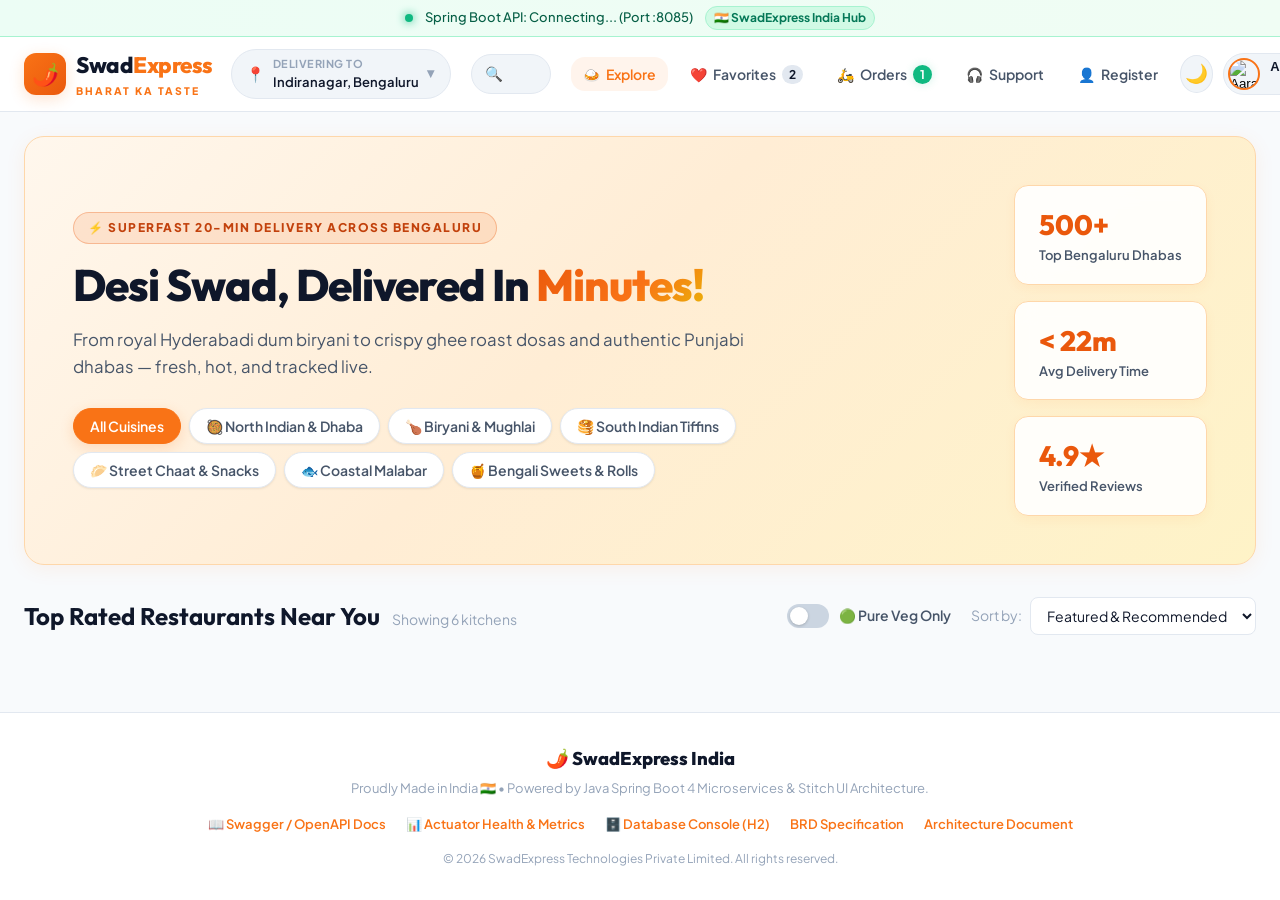
==== frontend/index.html @ cc87bf11 "feat(account): complete 5-step manage account flow with editable credentials and notification dispat" ====
<!DOCTYPE html>
<html lang="en" data-theme="light">
<head>
  <meta charset="UTF-8">
  <meta name="viewport" content="width=device-width, initial-scale=1.0">
  <title>SwadExpress | India's Premier Online Food Delivery & Live Tracking</title>
  <meta name="description" content="Order authentic biryani, butter chicken, masala dosa, and street food across Bengaluru. Real-time GPS delivery tracking powered by Java Spring Boot microservices.">
  <link rel="preconnect" href="https://fonts.googleapis.com">
  <link rel="preconnect" href="https://fonts.gstatic.com" crossorigin>
  <link href="https://fonts.googleapis.com/css2?family=Plus+Jakarta+Sans:wght@400;500;600;700;800&family=Outfit:wght@500;600;700;800&display=swap" rel="stylesheet">
  <link rel="stylesheet" href="style.css">
</head>
<body>
  <!-- System Status Banner (Backend connectivity check) -->
  <aside id="statusBanner" class="status-banner" aria-label="System Status">
    <div class="status-indicator live"></div>
    <span id="backendStatusText">Spring Boot 4 Microservices API Gateway: Connected (Port 8085)</span>
    <span class="status-tag">🇮🇳 SwadExpress India Hub</span>
  </aside>

  <!-- Sticky Navbar -->
  <header class="navbar">
    <div class="nav-container">
      <div class="brand-group">
        <a href="#" class="brand-logo" id="brandLogo">
          <div class="logo-icon">🌶️</div>
          <div class="logo-text">
            <span class="logo-main">Swad<span class="accent-orange">Express</span></span>
            <span class="logo-sub">BHARAT KA TASTE</span>
          </div>
        </a>
        <div class="delivery-address-pill" id="navAddressPill" title="Change delivery location">
          <span class="pill-icon">📍</span>
          <div class="pill-details">
            <span class="pill-label">Delivering to</span>
            <span class="pill-value" id="navAddressDisplay">Indiranagar, Bengaluru</span>
          </div>
          <span class="pill-arrow">▼</span>
        </div>
      </div>

      <!-- Search Bar -->
      <div class="nav-search-wrapper">
        <span class="search-icon">🔍</span>
        <input type="text" id="restaurantSearchInput" class="nav-search-input" placeholder="Search biryani, butter chicken, dosa, chaat, or thalis..." autocomplete="off">
        <button id="clearSearchBtn" class="clear-search-btn" style="display: none;">✕</button>
      </div>

      <!-- Navigation Actions -->
      <nav class="nav-actions">
        <button id="navExploreBtn" class="nav-link active">
          <span>🍛</span> Explore
        </button>
        <button id="navFavoritesBtn" class="nav-link">
          <span>❤️</span> Favorites
          <span id="favCountBadge" class="badge">2</span>
        </button>
        <button id="navOrdersBtn" class="nav-link">
          <span>🛵</span> Orders
          <span id="activeOrdersBadge" class="badge live-pulse">1</span>
        </button>
        <button id="navSupportBtn" class="nav-link">
          <span>🎧</span> Support
        </button>
        <button id="navRegisterBtn" class="nav-link" title="User Registration (UC-1)">
          <span>👤</span> Register
        </button>
        <button id="themeToggleBtn" class="theme-toggle-btn" title="Toggle Light / Dark Mode" aria-label="Toggle Theme">
          <span id="themeToggleIcon">🌙</span>
        </button>
        <button id="navProfileBtn" class="profile-btn" title="Account Settings (UC-7)">
          <img id="userAvatarImg" src="https://images.unsplash.com/photo-1506794778202-cad84cf45f1d?auto=format&fit=crop&w=120&q=80" alt="Aarav Sharma" class="avatar-img">
          <span id="userNameDisplay" class="user-name">Aarav S.</span>
        </button>
        <button id="cartTriggerBtn" class="cart-trigger-btn" aria-label="View Food Basket">
          <span class="cart-icon">🛒</span>
          <span id="cartCountBadge" class="cart-badge">0</span>
          <span id="cartTotalDisplay" class="cart-total">₹0</span>
        </button>
      </nav>
    </div>
  </header>

  <!-- Main Content Layout -->
  <main class="main-content">
    <!-- Hero Banner -->
    <section class="hero-section">
      <div class="hero-content">
        <div class="hero-badge">⚡ SUPERFAST 20-MIN DELIVERY ACROSS BENGALURU</div>
        <h1 class="hero-title">Desi Swad, Delivered In <span class="gradient-text">Minutes!</span></h1>
        <p class="hero-subtitle">From royal Hyderabadi dum biryani to crispy ghee roast dosas and authentic Punjabi dhabas — fresh, hot, and tracked live.</p>
        
        <!-- Cuisine Quick Filter Pills -->
        <div class="cuisine-pills-bar" id="cuisinePillsBar">
          <button class="cuisine-pill active" data-cuisine="All">All Cuisines</button>
          <button class="cuisine-pill" data-cuisine="North Indian">🥘 North Indian & Dhaba</button>
          <button class="cuisine-pill" data-cuisine="Biryani & Mughlai">🍗 Biryani & Mughlai</button>
          <button class="cuisine-pill" data-cuisine="South Indian">🥞 South Indian Tiffins</button>
          <button class="cuisine-pill" data-cuisine="Street Food & Chaat">🥟 Street Chaat & Snacks</button>
          <button class="cuisine-pill" data-cuisine="Coastal & Seafood">🐟 Coastal Malabar</button>
          <button class="cuisine-pill" data-cuisine="Bengali & Sweets">🍯 Bengali Sweets & Rolls</button>
        </div>
      </div>
      <div class="hero-stats">
        <div class="stat-card">
          <span class="stat-num">500+</span>
          <span class="stat-desc">Top Bengaluru Dhabas</span>
        </div>
        <div class="stat-card">
          <span class="stat-num">&lt; 22m</span>
          <span class="stat-desc">Avg Delivery Time</span>
        </div>
        <div class="stat-card">
          <span class="stat-num">4.9★</span>
          <span class="stat-desc">Verified Reviews</span>
        </div>
      </div>
    </section>

    <!-- Filter & Sort Sub-Bar -->
    <section class="filter-controls-section">
      <div class="filter-results-info">
        <h2 id="sectionHeading" class="section-title">Top Rated Restaurants Near You</h2>
        <span id="resultsCount" class="results-count">Showing 6 kitchens</span>
      </div>
      <div class="filter-actions-group">
        <label class="toggle-control">
          <input type="checkbox" id="vegOnlyToggle">
          <span class="toggle-slider"></span>
          <span class="toggle-label"><span class="fssai-veg-dot">🟢</span> Pure Veg Only</span>
        </label>
        <div class="sort-dropdown-wrapper">
          <label for="sortBySelect" class="sort-label">Sort by:</label>
          <select id="sortBySelect" class="sort-select">
            <option value="featured">Featured & Recommended</option>
            <option value="rating">Highest Rated (4.8+)</option>
            <option value="deliveryTime">Fastest Delivery</option>
            <option value="deliveryFee">Lowest Delivery Charge</option>
          </select>
        </div>
      </div>
    </section>

    <!-- Restaurant Cards Grid -->
    <section class="restaurant-grid" id="restaurantGrid" aria-label="Restaurant Listings">
      <!-- Dynamically injected via app.js -->
    </section>

    <!-- Active Orders Tracking Callout -->
    <section id="liveOrderCallout" class="live-order-callout" style="display: none;">
      <div class="callout-inner">
        <div class="callout-icon pulsing">🛵</div>
        <div class="callout-info">
          <div class="callout-title">Order Out for Delivery: <span id="calloutRestaurantName">Meghana Foods Biryani</span></div>
          <div class="callout-status" id="calloutStatusText">Delivery partner Suresh is en route on TVS Apache</div>
        </div>
        <button id="openLiveTrackerBtn" class="callout-action-btn">Track Order Live ➔</button>
      </div>
    </section>
  </main>

  <!-- MODAL: Restaurant Menu & Customization -->
  <div id="menuModal" class="modal-overlay" style="display: none;">
    <div class="modal-card menu-modal-card">
      <header class="modal-header menu-header">
        <div class="menu-hero-banner" id="menuHeroBanner">
          <button id="closeMenuModalBtn" class="modal-close-btn" aria-label="Close Menu">✕</button>
          <div class="menu-hero-overlay">
            <div class="menu-badge" id="menuCuisineBadge">North Indian</div>
            <h2 id="menuRestaurantName" class="menu-rest-title">Punjab Grill & Tandoori Dhaba</h2>
            <div class="menu-rest-meta">
              <span id="menuRatingSpan">⭐ 4.88 (320 reviews)</span>
              <span>•</span>
              <span id="menuEtaSpan">⏱️ 25 mins</span>
              <span>•</span>
              <span id="menuMinOrderSpan">Min Order: ₹200</span>
            </div>
            <p id="menuAddressSpan" class="menu-address">📍 100 Feet Rd, Indiranagar, Bengaluru</p>
          </div>
        </div>
      </header>

      <!-- Category Filter Tabs -->
      <nav class="menu-category-tabs" id="menuCategoryTabs">
        <button class="cat-tab active" data-category="ALL">Full Menu</button>
        <button class="cat-tab" data-category="Starters">Starters & Tikkas</button>
        <button class="cat-tab" data-category="Mains">Gravies & Curries</button>
        <button class="cat-tab" data-category="Biryani">Biryani & Rice</button>
        <button class="cat-tab" data-category="Tiffins">South Tiffins</button>
        <button class="cat-tab" data-category="Street Food">Chaat & Rolls</button>
        <button class="cat-tab" data-category="Breads">Roti & Naan</button>
        <button class="cat-tab" data-category="Desserts">Mithai & Desserts</button>
        <button class="cat-tab" data-category="Beverages">Chai & Kaapi</button>
      </nav>

      <!-- Menu Items List -->
      <div class="menu-items-container" id="menuItemsContainer">
        <!-- Rendered dynamically -->
      </div>
    </div>
  </div>

  <!-- SLIDE DRAWER: Shopping Cart & Checkout -->
  <aside id="cartDrawer" class="drawer-overlay" style="display: none;">
    <div class="drawer-panel cart-drawer-panel">
      <header class="drawer-header">
        <div class="drawer-title-group">
          <h3>Your Food Basket</h3>
          <span id="drawerRestaurantName" class="drawer-sub">Select items to checkout</span>
        </div>
        <button id="closeCartDrawerBtn" class="drawer-close-btn" aria-label="Close Basket">✕</button>
      </header>

      <div class="drawer-body">
        <!-- Empty Cart State -->
        <div id="emptyCartView" class="empty-cart-view" style="display: none;">
          <div class="empty-icon">🍲</div>
          <h4>Your basket is empty</h4>
          <p>Explore authentic Indian dishes and add your favorites here.</p>
          <button id="startShoppingBtn" class="primary-btn">Browse Restaurants</button>
        </div>

        <!-- Populated Cart Items -->
        <div id="populatedCartView" class="populated-cart-view">
          <div class="cart-items-list" id="cartItemsList">
            <!-- Dynamically populated -->
          </div>

          <!-- Delivery Address Section -->
          <div class="checkout-block address-block">
            <div class="block-header">
              <span class="block-title">📍 Delivery Location</span>
              <button id="openAddAddressModalBtn" class="text-link-btn">+ Add New Address</button>
            </div>
            <div id="addressOptionsList" class="address-options-list">
              <!-- Dynamically populated from Address Service -->
            </div>
            <input type="text" id="deliveryInstructionsInput" class="form-input" placeholder="Delivery notes (e.g. Ring flat bell, leave with security)...">
          </div>

          <!-- Payment Method Section (Indian UPI & Cards) -->
          <div class="checkout-block payment-block">
            <span class="block-title">🇮🇳 Payment Options</span>
            <div class="payment-methods-grid">
              <label class="pay-method-card active">
                <input type="radio" name="paymentMethod" value="UPI" checked>
                <div class="pay-card-content">
                  <span class="pay-icon">⚡</span>
                  <div class="pay-text">
                    <strong>Instant UPI (Zero Convenience Fee)</strong>
                    <span>Google Pay • PhonePe • Paytm • CRED (aarav@okaxis)</span>
                  </div>
                </div>
              </label>
              <label class="pay-method-card">
                <input type="radio" name="paymentMethod" value="CARD">
                <div class="pay-card-content">
                  <span class="pay-icon">💳</span>
                  <div class="pay-text">
                    <strong>Credit / Debit Card & RuPay</strong>
                    <span>RuPay • Visa • Mastercard</span>
                  </div>
                </div>
              </label>
              <label class="pay-method-card">
                <input type="radio" name="paymentMethod" value="CASH">
                <div class="pay-card-content">
                  <span class="pay-icon">💵</span>
                  <div class="pay-text">
                    <strong>Cash on Delivery (COD) / Scan QR at Door</strong>
                    <span>Pay courier in cash or UPI QR</span>
                  </div>
                </div>
              </label>
            </div>
          </div>

          <!-- Cost Calculation Summary with GST -->
          <div class="checkout-summary">
            <div class="summary-row">
              <span>Item Total</span>
              <span id="summarySubtotal">₹0.00</span>
            </div>
            <div class="summary-row">
              <span>Delivery Partner Fee</span>
              <span id="summaryDeliveryFee">₹35.00</span>
            </div>
            <div class="summary-row">
              <span>Restaurant GST (2.5% CGST + 2.5% SGST)</span>
              <span id="summaryTax">₹0.00</span>
            </div>
            <div class="summary-row total-row">
              <span>Total Payable</span>
              <span id="summaryTotal">₹0.00</span>
            </div>
          </div>
        </div>
      </div>

      <footer class="drawer-footer" id="cartDrawerFooter">
        <button id="placeOrderBtn" class="place-order-btn">
          <span id="placeOrderText">Confirm Order & Pay</span>
          <span id="placeOrderTotalSpan" class="order-total-badge">₹0.00</span>
        </button>
      </footer>
    </div>
  </aside>

  <!-- MODAL: Real-Time Order Tracking (UC-5) -->
  <div id="trackingModal" class="modal-overlay" style="display: none;">
    <div class="modal-card tracking-modal-card">
      <header class="modal-header">
        <div class="tracking-header-title">
          <span class="tracking-live-tag">🔴 LIVE SWAD TELEMETRY</span>
          <h2 id="trackOrderTitle">Order #ORD-1002</h2>
        </div>
        <button id="closeTrackingModalBtn" class="modal-close-btn" aria-label="Close Tracking">✕</button>
      </header>

      <div class="tracking-body">
        <!-- ETA & Status Highlight Card -->
        <div class="tracking-status-banner">
          <div class="eta-box">
            <span class="eta-label">Expected in</span>
            <span class="eta-time" id="trackEtaDisplay">15 mins</span>
          </div>
          <div class="status-msg-box">
            <div class="status-headline" id="trackStatusHeadline">Delivery Partner En Route</div>
            <div class="status-sub" id="trackStatusMessage">Suresh Gowda is delivering via TVS Apache RTR 160.</div>
          </div>
        </div>

        <!-- 4-Step Milestone Progression -->
        <div class="stepper-wrapper">
          <div class="step-item" id="step1">
            <div class="step-circle">1</div>
            <span class="step-title">Order Placed</span>
          </div>
          <div class="step-line" id="line1"></div>
          <div class="step-item" id="step2">
            <div class="step-circle">2</div>
            <span class="step-title">Kitchen Cooking</span>
          </div>
          <div class="step-line" id="line2"></div>
          <div class="step-item" id="step3">
            <div class="step-circle">3</div>
            <span class="step-title">Partner Out</span>
          </div>
          <div class="step-line" id="line3"></div>
          <div class="step-item" id="step4">
            <div class="step-circle">4</div>
            <span class="step-title">Delivered</span>
          </div>
        </div>

        <!-- Simulated Visual GPS Route Display (Bengaluru Route) -->
        <div class="telemetry-map-simulator">
          <div class="map-grid-overlay"></div>
          <div class="route-line-svg">
            <div class="map-node restaurant-node">
              <span>🏪</span>
              <label id="mapRestLabel">Dhaba / Kitchen</label>
            </div>
            <div class="driver-pulse-marker" id="driverPulseMarker">
              <span>🛵</span>
              <span class="pulse-ring"></span>
            </div>
            <div class="map-node destination-node">
              <span>🏠</span>
              <label>Indiranagar</label>
            </div>
          </div>
        </div>

        <!-- Courier Contact Card -->
        <div class="courier-card">
          <img src="https://images.unsplash.com/photo-1507003211169-0a1dd7228f2d?auto=format&fit=crop&w=120&q=80" alt="Delivery Partner" class="courier-avatar">
          <div class="courier-info">
            <div class="courier-name" id="trackDriverName">Ramesh Kumar</div>
            <div class="courier-vehicle" id="trackVehicle">Hero Splendor Plus (#KA-03-EX-9921)</div>
            <div class="courier-rating" id="trackDriverRating">⭐ 4.94 Rating (Vaccinated)</div>
          </div>
          <a href="tel:+919845012345" class="call-driver-btn" id="callDriverBtn">📞 Call Partner</a>
        </div>

        <!-- Simulation Step Control -->
        <div class="tracking-action-bar">
          <button id="advanceStepBtn" class="secondary-btn">
            ⚡ Advance Milestone (Simulate Kitchen & Transit Lifecycle)
          </button>
          <button id="reviewDeliveredOrderBtn" class="primary-btn" style="display: none;">
            ⭐ Rate Food & Delivery Experience
          </button>
        </div>
      </div>
    </div>
  </div>

  <!-- MODAL: Review & Rating (UC-6) -->
  <div id="reviewModal" class="modal-overlay" style="display: none;">
    <div class="modal-card review-modal-card">
      <header class="modal-header">
        <div class="modal-title-group">
          <h2>Kaisa Tha Khana? Rate Experience</h2>
          <span id="reviewRestaurantName" class="modal-sub">Punjab Grill & Tandoori Dhaba</span>
        </div>
        <button id="closeReviewModalBtn" class="modal-close-btn" aria-label="Close Review">✕</button>
      </header>

      <form id="reviewForm" class="review-form">
        <input type="hidden" id="reviewOrderId">
        <input type="hidden" id="reviewRestaurantId">

        <div class="rating-picker-group">
          <span class="rating-prompt">How was the taste and packaging?</span>
          <div class="star-rating-widget" id="starRatingWidget">
            <span class="star-btn" data-value="1">★</span>
            <span class="star-btn" data-value="2">★</span>
            <span class="star-btn" data-value="3">★</span>
            <span class="star-btn" data-value="4">★</span>
            <span class="star-btn active" data-value="5">★</span>
          </div>
          <span id="ratingScoreText" class="rating-score-text">5.0 - Ekdum Lajawab! (Exceptional)</span>
        </div>

        <div class="form-group">
          <label for="reviewCommentsInput">Your Review Commentary</label>
          <textarea id="reviewCommentsInput" class="form-textarea" rows="4" placeholder="Tell us what you loved about the spices, flavors, and delivery speed..." required></textarea>
        </div>

        <button type="submit" id="submitReviewBtn" class="primary-btn">Submit Desi Review</button>
      </form>
    </div>
  </div>

  <!-- MODAL: Orders History & Past Invoices -->
  <div id="ordersHistoryModal" class="modal-overlay" style="display: none;">
    <div class="modal-card wide-modal-card">
      <header class="modal-header">
        <h2>Order History & Invoices</h2>
        <button id="closeOrdersModalBtn" class="modal-close-btn" aria-label="Close Orders">✕</button>
      </header>
      <div class="orders-list-container" id="ordersListContainer">
        <!-- Rendered dynamically -->
      </div>
    </div>
  </div>

  <!-- MODAL: Customer Support Center (UC-10) -->
  <div id="supportModal" class="modal-overlay" style="display: none;">
    <div class="modal-card wide-modal-card">
      <header class="modal-header">
        <div class="modal-title-group">
          <h2>SwadExpress Care & Resolution</h2>
          <span class="modal-sub">24/7 Priority Support across India</span>
        </div>
        <button id="closeSupportModalBtn" class="modal-close-btn" aria-label="Close Support">✕</button>
      </header>

      <div class="support-modal-grid">
        <!-- Ticket Submission Form -->
        <div class="support-form-card">
          <h3>Create Support Request</h3>
          <form id="supportTicketForm" class="ticket-form">
            <div class="form-group">
              <label for="ticketOrderSelect">Associated Order (Optional)</label>
              <select id="ticketOrderSelect" class="form-select">
                <option value="">-- General Inquiry / No Order --</option>
              </select>
            </div>
            <div class="form-group">
              <label for="ticketCategorySelect">Issue Category</label>
              <select id="ticketCategorySelect" class="form-select" required>
                <option value="LATE_DELIVERY">⏱️ Delivery Partner Delay</option>
                <option value="MISSING_ITEM">📦 Missing Item / Spilled Packaging</option>
                <option value="FOOD_QUALITY">🍲 Food Taste or Temperature Issue</option>
                <option value="REFUND">💳 UPI / Refund Status</option>
                <option value="OTHER">💬 General Feedback</option>
              </select>
            </div>
            <div class="form-group">
              <label for="ticketDescriptionInput">Problem Description</label>
              <textarea id="ticketDescriptionInput" class="form-textarea" rows="4" placeholder="Describe the issue with your meal or delivery partner..." required></textarea>
            </div>
            <button type="submit" id="submitTicketBtn" class="primary-btn">Submit Support Request</button>
          </form>
        </div>

        <!-- Existing Tickets List -->
        <div class="support-tickets-card">
          <h3>Your Active Support Tickets</h3>
          <div id="ticketsListContainer" class="tickets-list-container">
            <!-- Dynamically populated from Support Service -->
          </div>
        </div>
      </div>
    </div>
  </div>

  <!-- MODAL: Account Settings & Address Book (UC-7, UC-9) -->
  <div id="accountModal" class="modal-overlay" style="display: none;">
    <div class="modal-card wide-modal-card">
      <header class="modal-header">
        <h2>Account Settings (UC-7)</h2>
        <button id="closeAccountModalBtn" class="modal-close-btn" aria-label="Close Account">✕</button>
      </header>

      <div class="account-tabs-wrapper">
        <button class="account-tab active" id="profileTabBtn">Profile & Credentials (UC-7)</button>
        <button class="account-tab" id="addressesTabBtn">Saved Addresses (UC-9)</button>
      </div>

      <!-- Tab 1: Profile -->
      <div id="profileTabContent" class="account-tab-content">
        <div id="profileErrorAlert" class="alert-box error" style="display: none; margin-bottom: 1rem; padding: 0.75rem 1rem; border-radius: 8px; background: #fee2e2; border: 1px solid #ef4444; color: #b91c1c; font-size: 0.9rem;"></div>
        
        <form id="profileForm" class="account-form">
          <div class="profile-avatar-row">
            <img id="profileAvatarPreview" src="https://images.unsplash.com/photo-1506794778202-cad84cf45f1d?auto=format&fit=crop&w=200&q=80" alt="Avatar" class="profile-preview-avatar">
            <div class="avatar-input-group">
              <label for="profileAvatarUrl">Avatar Image URL</label>
              <input type="url" id="profileAvatarUrl" class="form-input" value="https://images.unsplash.com/photo-1506794778202-cad84cf45f1d?auto=format&fit=crop&w=200&q=80">
            </div>
          </div>
          <div class="form-row">
            <div class="form-group">
              <label for="profileNameInput">Full Name</label>
              <input type="text" id="profileNameInput" class="form-input" value="Aarav Sharma" required>
            </div>
            <div class="form-group">
              <label for="profileEmailInput">Email Address</label>
              <input type="email" id="profileEmailInput" class="form-input" value="aarav.sharma@example.in" required>
            </div>
          </div>
          <div class="form-row">
            <div class="form-group">
              <label for="profilePhoneInput">Mobile Phone (India +91)</label>
              <input type="tel" id="profilePhoneInput" class="form-input" value="+91 98765 43210" required>
            </div>
            <div class="form-group">
              <label for="profilePasswordInput">New Password (leave blank to keep current)</label>
              <input type="password" id="profilePasswordInput" class="form-input" placeholder="Min. 6 characters">
            </div>
          </div>
          <button type="submit" id="saveProfileBtn" class="primary-btn"><span>💾</span> Save Changes & Dispatch Confirmation (UC-7)</button>
        </form>

        <!-- Step 5 Confirmation Card -->
        <div id="profileUpdateConfirmationCard" style="display: none; margin-top: 1.25rem; padding: 1.25rem; border-radius: 12px; background: #f0fdf4; border: 1px solid #86efac;">
          <div style="display: flex; align-items: flex-start; gap: 0.75rem; margin-bottom: 0.75rem;">
            <span style="font-size: 1.75rem; line-height: 1;">✅</span>
            <div>
              <h4 style="margin: 0; color: #166534; font-size: 1.05rem; font-weight: 700;">Account Settings Updated (UC-7)</h4>
              <p id="profileConfirmationSummary" style="margin: 0.25rem 0 0 0; font-size: 0.875rem; color: #15803d;"></p>
            </div>
          </div>
          <div style="display: grid; grid-template-columns: 1fr 1fr; gap: 0.75rem; margin-top: 0.75rem;">
            <div style="background: #ffffff; padding: 0.75rem; border-radius: 8px; border: 1px solid #bbf7d0; box-shadow: 0 1px 3px rgba(0,0,0,0.05);">
              <div style="font-size: 0.75rem; font-weight: 700; text-transform: uppercase; color: #475569; margin-bottom: 0.25rem;">📱 SMS Notification</div>
              <div id="profileSmsBadge" style="font-size: 0.85rem; font-weight: 600; color: #16a34a;">Status: DISPATCHED</div>
            </div>
            <div style="background: #ffffff; padding: 0.75rem; border-radius: 8px; border: 1px solid #bbf7d0; box-shadow: 0 1px 3px rgba(0,0,0,0.05);">
              <div style="font-size: 0.75rem; font-weight: 700; text-transform: uppercase; color: #475569; margin-bottom: 0.25rem;">✉️ Email Notification</div>
              <div id="profileEmailBadge" style="font-size: 0.85rem; font-weight: 600; color: #16a34a;">Status: DISPATCHED</div>
            </div>
          </div>
        </div>
      </div>

      <!-- Tab 2: Addresses -->
      <div id="addressesTabContent" class="account-tab-content" style="display: none;">
        <div class="addresses-manager-header">
          <h3>Your Saved Locations</h3>
          <button id="addNewAddressBtn" class="primary-btn">+ Add New Location</button>
        </div>
        <div id="addressesManagerList" class="addresses-manager-list">
          <!-- Dynamically populated -->
        </div>

        <!-- Add Address Form (Toggled) -->
        <form id="newAddressForm" class="new-address-form" style="display: none;">
          <h4>Add New Delivery Location</h4>
          <div class="form-row">
            <div class="form-group">
              <label for="newAddressLabel">Label (e.g. Home, Office, Gym)</label>
              <input type="text" id="newAddressLabel" class="form-input" placeholder="Home" required>
            </div>
            <div class="form-group">
              <label for="newAddressStreet">Flat / House No. & Street</label>
              <input type="text" id="newAddressStreet" class="form-input" placeholder="Flat 402, Shanti Niketan Apts" required>
            </div>
          </div>
          <div class="form-row">
            <div class="form-group">
              <label for="newAddressSuite">Area / Landmark</label>
              <input type="text" id="newAddressSuite" class="form-input" placeholder="12th Main, HAL 2nd Stage">
            </div>
            <div class="form-group">
              <label for="newAddressCity">City</label>
              <input type="text" id="newAddressCity" class="form-input" value="Bengaluru" required>
            </div>
            <div class="form-group">
              <label for="newAddressState">State</label>
              <input type="text" id="newAddressState" class="form-input" value="Karnataka" required>
            </div>
            <div class="form-group">
              <label for="newAddressZip">PIN Code</label>
              <input type="text" id="newAddressZip" class="form-input" value="560038" required>
            </div>
          </div>
          <div class="form-actions">
            <button type="button" id="cancelAddressBtn" class="secondary-btn">Cancel</button>
            <button type="submit" id="saveNewAddressBtn" class="primary-btn">Save Address</button>
          </div>
        </form>
      </div>
    </div>
  </div>

  <!-- User Registration Modal (UC-1: 5-Step Registration Flow) -->
  <div id="registerModal" class="modal-overlay" style="display: none;" role="dialog" aria-modal="true" aria-labelledby="registerModalTitle">
    <div class="modal-card" style="max-width: 520px;">
      <header class="modal-header">
        <div>
          <h2 id="registerModalTitle" style="font-size: 1.35rem; font-weight: 800; color: var(--text-main);">Create New Account (UC-1)</h2>
          <p style="font-size: 0.8125rem; color: var(--text-muted); margin-top: 2px;">Join SwadExpress for seamless food ordering & live tracking</p>
        </div>
        <button id="closeRegisterModalBtn" class="modal-close-btn" aria-label="Close Registration">✕</button>
      </header>

      <!-- Step 1 & 2: Registration Form View -->
      <div id="registerFormContainer" style="padding: 24px;">
        <div id="registerErrorAlert" style="display: none; background: #fee2e2; border: 1px solid #fca5a5; color: #991b1b; padding: 10px 14px; border-radius: 8px; font-size: 0.85rem; margin-bottom: 16px; font-weight: 600;"></div>

        <form id="userRegistrationForm">
          <div class="form-group">
            <label for="regFullName">Full Name *</label>
            <input type="text" id="regFullName" class="form-input" placeholder="e.g. Priya Patel" required autocomplete="name">
          </div>

          <div class="form-group">
            <label for="regEmail">Email Address *</label>
            <input type="email" id="regEmail" class="form-input" placeholder="e.g. priya.patel@example.in" required autocomplete="email">
            <span style="font-size: 0.75rem; color: var(--text-dim);">We'll send your registration confirmation & order invoices here.</span>
          </div>

          <div class="form-group">
            <label for="regPhone">Mobile Phone Number (India +91) *</label>
            <input type="tel" id="regPhone" class="form-input" placeholder="e.g. +91 98123 45678" required autocomplete="tel">
            <span style="font-size: 0.75rem; color: var(--text-dim);">For SMS delivery milestone updates and live tracking OTPs.</span>
          </div>

          <div class="form-group">
            <label for="regPassword">Password *</label>
            <input type="password" id="regPassword" class="form-input" placeholder="Minimum 6 characters" minlength="6" required autocomplete="new-password">
          </div>

          <div style="margin-top: 20px; display: flex; flex-direction: column; gap: 10px;">
            <button type="submit" id="submitRegisterBtn" class="primary-btn" style="width: 100%; padding: 12px; font-size: 0.95rem;">
              <span>🚀</span> Create Account & Send Confirmation
            </button>
            <p style="font-size: 0.78rem; color: var(--text-muted); text-align: center;">
              Already have an account? <a href="#" id="switchToLoginLink" style="color: var(--accent-saffron); font-weight: 700; text-decoration: none;">Login as Aarav Sharma</a>
            </p>
          </div>
        </form>
      </div>

      <!-- Step 5: Confirmation Dispatched View -->
      <div id="registerConfirmationView" style="display: none; padding: 28px 24px; text-align: center;">
        <div style="width: 64px; height: 64px; background: #ecfdf5; border: 2px solid #10b981; border-radius: 50%; display: flex; align-items: center; justify-content: center; font-size: 2rem; margin: 0 auto 16px;">
          ✅
        </div>
        <h3 style="font-size: 1.35rem; font-weight: 800; color: var(--text-main); margin-bottom: 6px;">Registration Confirmed!</h3>
        <p id="regSuccessSummary" style="font-size: 0.875rem; color: var(--text-muted); line-height: 1.5; margin-bottom: 20px;"></p>

        <div style="background: var(--bg-surface); border: 1px solid var(--border-subtle); border-radius: 12px; padding: 16px; text-align: left; margin-bottom: 20px; display: flex; flex-direction: column; gap: 10px;">
          <div style="display: flex; align-items: center; gap: 10px;">
            <span style="font-size: 1.25rem;">📱</span>
            <div>
              <div style="font-size: 0.8125rem; font-weight: 700; color: var(--text-main);">SMS Confirmation Dispatched</div>
              <div id="regSmsRecipient" style="font-size: 0.75rem; color: var(--accent-emerald-dark); font-weight: 600;">Status: Sent to registered phone</div>
            </div>
          </div>
          <div style="display: flex; align-items: center; gap: 10px; border-top: 1px solid var(--border-subtle); padding-top: 10px;">
            <span style="font-size: 1.25rem;">✉️</span>
            <div>
              <div style="font-size: 0.8125rem; font-weight: 700; color: var(--text-main);">Email Confirmation Dispatched</div>
              <div id="regEmailRecipient" style="font-size: 0.75rem; color: var(--accent-emerald-dark); font-weight: 600;">Status: Welcome email sent to inbox</div>
            </div>
          </div>
        </div>

        <button id="startOrderingRegisteredBtn" class="primary-btn" style="width: 100%; padding: 12px; font-size: 0.95rem;">
          Continue to SwadExpress as <span id="regNewUserName">New User</span> →
        </button>
      </div>
    </div>
  </div>

  <!-- Toast Notification Container -->
  <div id="toastContainer" class="toast-container" aria-live="polite"></div>

  <!-- Footer -->
  <footer class="app-footer">
    <div class="footer-container">
      <div class="footer-brand">
        <span class="footer-logo">🌶️ SwadExpress India</span>
        <p>Proudly Made in India 🇮🇳 • Powered by Java Spring Boot 4 Microservices & Stitch UI Architecture.</p>
      </div>
      <div class="footer-links">
        <a href="/swagger.html" target="_blank" class="footer-link">📖 Swagger / OpenAPI Docs</a>
        <a href="/actuator/health" target="_blank" class="footer-link">📊 Actuator Health & Metrics</a>
        <a href="/h2-console" target="_blank" class="footer-link">🗄️ Database Console (H2)</a>
        <a href="file:///c:/Users/ARUN/varma_scripts/experiments/demo/BRD.md" class="footer-link">BRD Specification</a>
        <a href="file:///c:/Users/ARUN/varma_scripts/experiments/demo/ARCHITECTURE.md" class="footer-link">Architecture Document</a>
      </div>
      <div class="footer-copyright">
        © 2026 SwadExpress Technologies Private Limited. All rights reserved.
      </div>
    </div>
  </footer>

  <script src="app.js"></script>
</body>
</html>
---- frontend/style.css ----
/* ==========================================================================
   SwadExpress Design System & Style Specifications
   Aesthetics: Modern Indian White Theme (Light Mode), Saffron & Emerald Accents,
   Crisp Card Elevations, Glassmorphism, Micro-interactions, Dark Mode Toggle
   ========================================================================== */

:root, [data-theme="light"] {
  --bg-primary: #f8fafc;
  --bg-secondary: #ffffff;
  --bg-card: #ffffff;
  --bg-card-hover: #ffffff;
  --bg-surface: #f1f5f9;
  --bg-surface-hover: #e2e8f0;
  --bg-overlay: rgba(15, 23, 42, 0.45);
  
  --border-subtle: #e2e8f0;
  --border-strong: #cbd5e1;
  --border-active: #f97316;
  --border-focus: #f97316;

  --text-main: #0f172a;
  --text-muted: #475569;
  --text-dim: #94a3b8;

  --accent-saffron: #f97316;
  --accent-saffron-dark: #ea580c;
  --accent-saffron-glow: rgba(249, 115, 22, 0.2);
  --accent-emerald: #10b981;
  --accent-emerald-dark: #059669;
  --accent-emerald-glow: rgba(16, 185, 129, 0.2);
  --accent-amber: #f59e0b;
  --accent-amber-glow: rgba(245, 158, 11, 0.2);
  --accent-rose: #f43f5e;
  --accent-blue: #3b82f6;

  --font-sans: 'Plus Jakarta Sans', -apple-system, BlinkMacSystemFont, 'Segoe UI', Roboto, sans-serif;
  --font-display: 'Outfit', sans-serif;

  --shadow-sm: 0 1px 3px rgba(0, 0, 0, 0.05), 0 1px 2px rgba(0, 0, 0, 0.03);
  --shadow-md: 0 4px 16px rgba(0, 0, 0, 0.06), 0 1px 3px rgba(0, 0, 0, 0.04);
  --shadow-lg: 0 12px 32px rgba(0, 0, 0, 0.08), 0 4px 12px rgba(0, 0, 0, 0.04);
  --shadow-glow: 0 0 20px rgba(249, 115, 22, 0.15);

  --radius-sm: 8px;
  --radius-md: 14px;
  --radius-lg: 20px;
  --radius-pill: 9999px;

  --transition-fast: 0.15s ease;
  --transition-normal: 0.25s cubic-bezier(0.16, 1, 0.3, 1);
}

[data-theme="dark"] {
  --bg-primary: #090d16;
  --bg-secondary: #0f172a;
  --bg-card: rgba(19, 29, 51, 0.75);
  --bg-card-hover: rgba(27, 41, 71, 0.9);
  --bg-surface: #1e293b;
  --bg-surface-hover: #334155;
  --bg-overlay: rgba(5, 8, 15, 0.85);

  --border-subtle: rgba(255, 255, 255, 0.08);
  --border-strong: rgba(255, 255, 255, 0.18);
  --border-active: rgba(249, 115, 22, 0.5);
  --border-focus: #f97316;

  --text-main: #f8fafc;
  --text-muted: #94a3b8;
  --text-dim: #64748b;

  --shadow-sm: 0 2px 4px rgba(0, 0, 0, 0.3);
  --shadow-md: 0 4px 14px rgba(0, 0, 0, 0.4);
  --shadow-lg: 0 10px 30px rgba(0, 0, 0, 0.5);
  --shadow-glow: 0 0 25px rgba(249, 115, 22, 0.2);
}

*, *::before, *::after {
  box-sizing: border-box;
  margin: 0;
  padding: 0;
}

body {
  font-family: var(--font-sans);
  background-color: var(--bg-primary);
  color: var(--text-main);
  line-height: 1.5;
  min-height: 100vh;
  display: flex;
  flex-direction: column;
  overflow-x: hidden;
  -webkit-font-smoothing: antialiased;
  transition: background-color var(--transition-normal), color var(--transition-normal);
}

/* Custom Scrollbar */
::-webkit-scrollbar {
  width: 8px;
  height: 8px;
}
::-webkit-scrollbar-track {
  background: var(--bg-primary);
}
::-webkit-scrollbar-thumb {
  background: var(--border-strong);
  border-radius: var(--radius-pill);
}
::-webkit-scrollbar-thumb:hover {
  background: var(--accent-saffron);
}

/* System Status Banner */
.status-banner {
  background: linear-gradient(90deg, #ecfdf5 0%, #f0fdf4 100%);
  border-bottom: 1px solid #a7f3d0;
  padding: 6px 24px;
  display: flex;
  align-items: center;
  justify-content: center;
  gap: 12px;
  font-size: 0.8125rem;
  font-weight: 500;
  color: #065f46;
}
[data-theme="dark"] .status-banner {
  background: linear-gradient(90deg, #064e3b 0%, #022c22 100%);
  border-bottom: 1px solid rgba(16, 185, 129, 0.3);
  color: #a7f3d0;
}
.status-indicator.live {
  width: 8px;
  height: 8px;
  background: #10b981;
  border-radius: 50%;
  box-shadow: 0 0 10px #10b981;
  animation: pulse 2s infinite;
}
.status-tag {
  background: #d1fae5;
  border: 1px solid #a7f3d0;
  padding: 2px 8px;
  border-radius: var(--radius-pill);
  font-size: 0.75rem;
  color: #047857;
  font-weight: 700;
}
[data-theme="dark"] .status-tag {
  background: rgba(16, 185, 129, 0.2);
  border-color: rgba(16, 185, 129, 0.3);
  color: #6ee7b7;
}

/* Sticky Navbar */
.navbar {
  position: sticky;
  top: 0;
  z-index: 100;
  background: rgba(255, 255, 255, 0.94);
  backdrop-filter: blur(18px);
  border-bottom: 1px solid var(--border-subtle);
  padding: 12px 24px;
  transition: background-color var(--transition-normal), border-color var(--transition-normal);
}
[data-theme="dark"] .navbar {
  background: rgba(15, 23, 42, 0.9);
}
.nav-container {
  max-width: 1380px;
  margin: 0 auto;
  display: flex;
  align-items: center;
  justify-content: space-between;
  gap: 20px;
}

.brand-group {
  display: flex;
  align-items: center;
  gap: 18px;
}
.brand-logo {
  display: flex;
  align-items: center;
  gap: 10px;
  text-decoration: none;
}
.logo-icon {
  width: 42px;
  height: 42px;
  background: linear-gradient(135deg, var(--accent-saffron) 0%, #ea580c 100%);
  border-radius: 12px;
  display: flex;
  align-items: center;
  justify-content: center;
  font-size: 1.35rem;
  box-shadow: 0 4px 15px var(--accent-saffron-glow);
}
.accent-orange {
  color: var(--accent-saffron);
}
.logo-text {
  display: flex;
  flex-direction: column;
}
.logo-main {
  font-family: var(--font-display);
  font-weight: 800;
  font-size: 1.4rem;
  letter-spacing: -0.5px;
  color: var(--text-main);
}
.logo-sub {
  font-size: 0.65rem;
  font-weight: 800;
  letter-spacing: 2px;
  color: var(--accent-saffron);
}

.fssai-veg-dot {
  font-size: 0.85rem;
  line-height: 1;
}

.delivery-address-pill {
  display: flex;
  align-items: center;
  gap: 8px;
  background: var(--bg-surface);
  border: 1px solid var(--border-subtle);
  padding: 6px 14px;
  border-radius: var(--radius-pill);
  cursor: pointer;
  transition: var(--transition-fast);
}
.delivery-address-pill:hover {
  border-color: var(--accent-saffron);
  background: var(--bg-surface-hover);
}
.pill-icon { font-size: 0.95rem; }
.pill-details {
  display: flex;
  flex-direction: column;
}
.pill-label {
  font-size: 0.6875rem;
  color: var(--text-dim);
  text-transform: uppercase;
  font-weight: 700;
  letter-spacing: 0.5px;
}
.pill-value {
  font-size: 0.8125rem;
  font-weight: 600;
  color: var(--text-main);
  max-width: 170px;
  white-space: nowrap;
  overflow: hidden;
  text-overflow: ellipsis;
}
.pill-arrow {
  font-size: 0.65rem;
  color: var(--text-dim);
}

/* Nav Search */
.nav-search-wrapper {
  flex: 1;
  max-width: 460px;
  position: relative;
  display: flex;
  align-items: center;
}
.search-icon {
  position: absolute;
  left: 14px;
  font-size: 0.9rem;
  color: var(--text-dim);
  pointer-events: none;
}
.nav-search-input {
  width: 100%;
  background: var(--bg-surface);
  border: 1px solid var(--border-subtle);
  border-radius: var(--radius-pill);
  padding: 10px 38px 10px 40px;
  color: var(--text-main);
  font-family: inherit;
  font-size: 0.875rem;
  transition: var(--transition-normal);
}
.nav-search-input:focus {
  outline: none;
  background: var(--bg-secondary);
  border-color: var(--accent-saffron);
  box-shadow: 0 0 0 3px var(--accent-saffron-glow);
}
.clear-search-btn {
  position: absolute;
  right: 12px;
  background: none;
  border: none;
  color: var(--text-muted);
  cursor: pointer;
  font-size: 0.875rem;
}

/* Nav Actions */
.nav-actions {
  display: flex;
  align-items: center;
  gap: 10px;
}
.nav-link {
  background: none;
  border: none;
  color: var(--text-muted);
  font-family: inherit;
  font-size: 0.875rem;
  font-weight: 600;
  display: flex;
  align-items: center;
  gap: 6px;
  padding: 8px 12px;
  border-radius: var(--radius-md);
  cursor: pointer;
  transition: var(--transition-fast);
  position: relative;
}
.nav-link:hover {
  color: var(--text-main);
  background: var(--bg-surface);
}
.nav-link.active {
  color: var(--accent-saffron);
  background: rgba(249, 115, 22, 0.08);
}
.badge {
  background: var(--bg-surface-hover);
  color: var(--text-main);
  font-size: 0.75rem;
  font-weight: 700;
  padding: 2px 7px;
  border-radius: var(--radius-pill);
}
.badge.live-pulse {
  background: var(--accent-emerald);
  color: #ffffff;
  box-shadow: 0 0 10px var(--accent-emerald-glow);
  animation: pulse 2s infinite;
}

/* Theme Toggle Button */
.theme-toggle-btn {
  background: var(--bg-surface);
  border: 1px solid var(--border-subtle);
  color: var(--text-main);
  width: 38px;
  height: 38px;
  border-radius: 50%;
  display: flex;
  align-items: center;
  justify-content: center;
  font-size: 1.15rem;
  cursor: pointer;
  transition: var(--transition-fast);
}
.theme-toggle-btn:hover {
  background: var(--bg-surface-hover);
  border-color: var(--border-strong);
  transform: scale(1.08);
}

.profile-btn {
  display: flex;
  align-items: center;
  gap: 8px;
  background: var(--bg-surface);
  border: 1px solid var(--border-subtle);
  padding: 4px 12px 4px 4px;
  border-radius: var(--radius-pill);
  cursor: pointer;
  transition: var(--transition-fast);
}
.profile-btn:hover {
  border-color: var(--accent-saffron);
  background: var(--bg-surface-hover);
}
.avatar-img {
  width: 32px;
  height: 32px;
  border-radius: 50%;
  object-fit: cover;
  border: 2px solid var(--accent-saffron);
}
.user-name {
  font-size: 0.8125rem;
  font-weight: 600;
  color: var(--text-main);
}

.cart-trigger-btn {
  display: flex;
  align-items: center;
  gap: 10px;
  background: linear-gradient(135deg, var(--accent-saffron) 0%, #ea580c 100%);
  color: #ffffff;
  border: none;
  padding: 8px 18px;
  border-radius: var(--radius-pill);
  font-family: inherit;
  font-weight: 700;
  font-size: 0.875rem;
  cursor: pointer;
  box-shadow: 0 4px 14px var(--accent-saffron-glow);
  transition: var(--transition-fast);
}
.cart-trigger-btn:hover {
  transform: translateY(-1px);
  box-shadow: 0 6px 20px var(--accent-saffron-glow);
}
.cart-badge {
  background: #ffffff;
  color: #ea580c;
  font-size: 0.75rem;
  font-weight: 800;
  padding: 2px 7px;
  border-radius: var(--radius-pill);
}
.cart-total {
  font-weight: 800;
}

/* Main Content Area */
.main-content {
  flex: 1;
  max-width: 1380px;
  width: 100%;
  margin: 0 auto;
  padding: 24px;
  display: flex;
  flex-direction: column;
  gap: 32px;
}

/* Hero Section */
.hero-section {
  background: linear-gradient(135deg, #fff7ed 0%, #ffedd5 45%, #fef3c7 100%);
  border: 1px solid #fed7aa;
  border-radius: var(--radius-lg);
  padding: 48px;
  display: flex;
  align-items: center;
  justify-content: space-between;
  gap: 40px;
  box-shadow: 0 4px 20px rgba(249, 115, 22, 0.08);
  position: relative;
  overflow: hidden;
  transition: background var(--transition-normal);
}
[data-theme="dark"] .hero-section {
  background: radial-gradient(circle at 10% 20%, rgba(249, 115, 22, 0.15) 0%, rgba(15, 23, 42, 0.85) 60%),
              radial-gradient(circle at 90% 80%, rgba(16, 185, 129, 0.1) 0%, transparent 50%),
              #0f172a;
  border-color: var(--border-subtle);
  box-shadow: var(--shadow-md);
}
.hero-content {
  max-width: 680px;
  display: flex;
  flex-direction: column;
  gap: 16px;
}
.hero-badge {
  display: inline-block;
  align-self: flex-start;
  background: rgba(234, 88, 12, 0.12);
  border: 1px solid rgba(234, 88, 12, 0.3);
  color: #c2410c;
  font-size: 0.75rem;
  font-weight: 800;
  letter-spacing: 1.5px;
  padding: 6px 14px;
  border-radius: var(--radius-pill);
}
[data-theme="dark"] .hero-badge {
  background: rgba(249, 115, 22, 0.2);
  border-color: rgba(249, 115, 22, 0.4);
  color: #fb923c;
}
.hero-title {
  font-family: var(--font-display);
  font-size: 2.75rem;
  font-weight: 800;
  line-height: 1.15;
  letter-spacing: -1px;
  color: var(--text-main);
}
.gradient-text {
  background: linear-gradient(135deg, #ea580c 0%, #f97316 60%, #eab308 100%);
  -webkit-background-clip: text;
  -webkit-text-fill-color: transparent;
}
.hero-subtitle {
  color: var(--text-muted);
  font-size: 1.05rem;
  line-height: 1.6;
}

.cuisine-pills-bar {
  display: flex;
  flex-wrap: wrap;
  gap: 8px;
  margin-top: 12px;
}
.cuisine-pill {
  background: var(--bg-secondary);
  border: 1px solid var(--border-subtle);
  color: var(--text-muted);
  font-family: inherit;
  font-size: 0.875rem;
  font-weight: 600;
  padding: 8px 16px;
  border-radius: var(--radius-pill);
  cursor: pointer;
  box-shadow: var(--shadow-sm);
  transition: var(--transition-fast);
}
.cuisine-pill:hover {
  background: var(--bg-surface);
  color: var(--text-main);
  border-color: var(--border-strong);
}
.cuisine-pill.active {
  background: var(--accent-saffron);
  color: #ffffff;
  border-color: var(--accent-saffron);
  box-shadow: 0 4px 14px var(--accent-saffron-glow);
}

.hero-stats {
  display: flex;
  flex-direction: column;
  gap: 16px;
}
.stat-card {
  background: rgba(255, 255, 255, 0.9);
  backdrop-filter: blur(10px);
  border: 1px solid #fed7aa;
  border-radius: var(--radius-md);
  padding: 18px 24px;
  display: flex;
  flex-direction: column;
  min-width: 180px;
  box-shadow: 0 4px 12px rgba(249, 115, 22, 0.06);
}
[data-theme="dark"] .stat-card {
  background: rgba(30, 41, 59, 0.6);
  border-color: var(--border-subtle);
  box-shadow: none;
}
.stat-num {
  font-family: var(--font-display);
  font-size: 1.75rem;
  font-weight: 800;
  color: var(--accent-saffron-dark);
}
[data-theme="dark"] .stat-num {
  color: var(--accent-saffron);
}
.stat-desc {
  font-size: 0.8125rem;
  color: var(--text-muted);
  font-weight: 600;
}

/* Filter Sub-Bar */
.filter-controls-section {
  display: flex;
  align-items: center;
  justify-content: space-between;
  flex-wrap: wrap;
  gap: 16px;
  padding-bottom: 8px;
}
.filter-results-info {
  display: flex;
  align-items: baseline;
  gap: 12px;
}
.section-title {
  font-family: var(--font-display);
  font-size: 1.5rem;
  font-weight: 700;
  color: var(--text-main);
}
.results-count {
  font-size: 0.875rem;
  color: var(--text-dim);
}
.filter-actions-group {
  display: flex;
  align-items: center;
  gap: 20px;
}

/* Toggle Switch */
.toggle-control {
  display: flex;
  align-items: center;
  gap: 10px;
  cursor: pointer;
  user-select: none;
}
.toggle-control input {
  display: none;
}
.toggle-slider {
  width: 42px;
  height: 24px;
  background: var(--border-strong);
  border-radius: var(--radius-pill);
  position: relative;
  transition: var(--transition-fast);
}
.toggle-slider::before {
  content: '';
  position: absolute;
  width: 18px;
  height: 18px;
  border-radius: 50%;
  background: #ffffff;
  top: 3px;
  left: 3px;
  box-shadow: 0 1px 3px rgba(0,0,0,0.2);
  transition: var(--transition-fast);
}
.toggle-control input:checked + .toggle-slider {
  background: var(--accent-emerald);
}
.toggle-control input:checked + .toggle-slider::before {
  transform: translateX(18px);
}
.toggle-label {
  font-size: 0.875rem;
  font-weight: 600;
  color: var(--text-muted);
}

.sort-dropdown-wrapper {
  display: flex;
  align-items: center;
  gap: 8px;
}
.sort-label {
  font-size: 0.875rem;
  color: var(--text-dim);
}
.sort-select {
  background: var(--bg-secondary);
  border: 1px solid var(--border-subtle);
  border-radius: var(--radius-sm);
  color: var(--text-main);
  padding: 8px 12px;
  font-family: inherit;
  font-size: 0.875rem;
  cursor: pointer;
}
.sort-select:focus {
  outline: none;
  border-color: var(--accent-saffron);
}

/* Restaurant Grid */
.restaurant-grid {
  display: grid;
  grid-template-columns: repeat(auto-fill, minmax(340px, 1fr));
  gap: 24px;
}

/* Restaurant Card */
.restaurant-card {
  background: var(--bg-card);
  border: 1px solid var(--border-subtle);
  border-radius: var(--radius-md);
  overflow: hidden;
  transition: var(--transition-normal);
  display: flex;
  flex-direction: column;
  cursor: pointer;
  position: relative;
  box-shadow: var(--shadow-sm);
}
.restaurant-card:hover {
  transform: translateY(-4px);
  border-color: #fed7aa;
  background: var(--bg-card-hover);
  box-shadow: var(--shadow-lg);
}
[data-theme="dark"] .restaurant-card:hover {
  border-color: var(--border-active);
}

.card-media {
  position: relative;
  width: 100%;
  height: 200px;
  overflow: hidden;
  background: var(--bg-surface);
}
.card-img {
  width: 100%;
  height: 100%;
  object-fit: cover;
  transition: transform 0.4s ease;
}
.restaurant-card:hover .card-img {
  transform: scale(1.05);
}

.card-badges {
  position: absolute;
  top: 12px;
  left: 12px;
  display: flex;
  gap: 6px;
}
.card-badge-pill {
  background: rgba(15, 23, 42, 0.8);
  backdrop-filter: blur(8px);
  border: 1px solid rgba(255, 255, 255, 0.2);
  color: #ffffff;
  font-size: 0.75rem;
  font-weight: 700;
  padding: 4px 10px;
  border-radius: var(--radius-pill);
}
.card-badge-pill.featured {
  background: linear-gradient(135deg, var(--accent-amber) 0%, #d97706 100%);
  color: #ffffff;
  border: none;
}

.fav-btn {
  position: absolute;
  top: 12px;
  right: 12px;
  width: 36px;
  height: 36px;
  border-radius: 50%;
  background: rgba(255, 255, 255, 0.92);
  backdrop-filter: blur(8px);
  border: 1px solid var(--border-subtle);
  color: var(--text-dim);
  font-size: 1.1rem;
  display: flex;
  align-items: center;
  justify-content: center;
  cursor: pointer;
  box-shadow: 0 2px 6px rgba(0, 0, 0, 0.08);
  transition: var(--transition-fast);
}
[data-theme="dark"] .fav-btn {
  background: rgba(15, 23, 42, 0.85);
  box-shadow: none;
}
.fav-btn:hover {
  transform: scale(1.15);
  color: var(--accent-rose);
}
.fav-btn.active {
  color: var(--accent-rose);
  background: rgba(244, 63, 94, 0.12);
  border-color: rgba(244, 63, 94, 0.3);
}

.card-body {
  padding: 18px;
  display: flex;
  flex-direction: column;
  gap: 10px;
  flex: 1;
}
.card-title-row {
  display: flex;
  align-items: baseline;
  justify-content: space-between;
  gap: 10px;
}
.card-name {
  font-family: var(--font-display);
  font-size: 1.25rem;
  font-weight: 700;
  color: var(--text-main);
}
.card-rating {
  display: flex;
  align-items: center;
  gap: 4px;
  background: #ecfdf5;
  color: #047857;
  font-size: 0.8125rem;
  font-weight: 800;
  padding: 3px 8px;
  border-radius: var(--radius-sm);
  border: 1px solid #a7f3d0;
}
[data-theme="dark"] .card-rating {
  background: rgba(16, 185, 129, 0.15);
  color: #34d399;
  border-color: rgba(16, 185, 129, 0.25);
}

.card-cuisine {
  color: var(--text-muted);
  font-size: 0.875rem;
  font-weight: 500;
}
.card-address {
  color: var(--text-dim);
  font-size: 0.8125rem;
}

.card-meta-row {
  display: flex;
  align-items: center;
  gap: 14px;
  margin-top: auto;
  padding-top: 14px;
  border-top: 1px solid var(--border-subtle);
  font-size: 0.8125rem;
  color: var(--text-muted);
}
.card-meta-item {
  display: flex;
  align-items: center;
  gap: 5px;
}

/* Live Order Callout */
.live-order-callout {
  position: fixed;
  bottom: 24px;
  right: 24px;
  z-index: 90;
  background: var(--bg-secondary);
  border: 1px solid var(--accent-saffron);
  border-radius: var(--radius-md);
  padding: 14px 20px;
  box-shadow: var(--shadow-lg), var(--shadow-glow);
  animation: slideUp 0.3s ease;
}
.callout-inner {
  display: flex;
  align-items: center;
  gap: 16px;
}
.callout-icon {
  font-size: 1.75rem;
}
.callout-icon.pulsing {
  animation: pulse 1.5s infinite;
}
.callout-info {
  display: flex;
  flex-direction: column;
}
.callout-title {
  font-size: 0.875rem;
  font-weight: 700;
  color: var(--text-main);
}
.callout-status {
  font-size: 0.75rem;
  color: var(--accent-saffron);
  font-weight: 700;
}
.callout-action-btn {
  background: var(--accent-saffron);
  color: #ffffff;
  border: none;
  font-family: inherit;
  font-weight: 700;
  font-size: 0.8125rem;
  padding: 8px 16px;
  border-radius: var(--radius-pill);
  cursor: pointer;
  transition: var(--transition-fast);
}
.callout-action-btn:hover {
  background: var(--accent-saffron-dark);
}

/* Modals & Overlays */
.modal-overlay {
  position: fixed;
  inset: 0;
  z-index: 200;
  background: var(--bg-overlay);
  backdrop-filter: blur(8px);
  display: flex;
  align-items: center;
  justify-content: center;
  padding: 24px;
  animation: fadeIn 0.2s ease;
}

.modal-card {
  background: var(--bg-secondary);
  border: 1px solid var(--border-subtle);
  border-radius: var(--radius-lg);
  width: 100%;
  max-width: 600px;
  max-height: 90vh;
  overflow-y: auto;
  box-shadow: var(--shadow-lg);
  display: flex;
  flex-direction: column;
  animation: scaleUp 0.25s cubic-bezier(0.16, 1, 0.3, 1);
}
.wide-modal-card {
  max-width: 840px;
}
.menu-modal-card {
  max-width: 900px;
}

.modal-header {
  padding: 20px 24px;
  border-bottom: 1px solid var(--border-subtle);
  display: flex;
  align-items: center;
  justify-content: space-between;
  position: relative;
  background: var(--bg-secondary);
}
.modal-close-btn {
  background: var(--bg-surface);
  border: none;
  color: var(--text-muted);
  width: 32px;
  height: 32px;
  border-radius: 50%;
  font-size: 1rem;
  cursor: pointer;
  display: flex;
  align-items: center;
  justify-content: center;
  transition: var(--transition-fast);
}
.modal-close-btn:hover {
  background: var(--bg-surface-hover);
  color: var(--text-main);
}

/* Menu Modal Hero */
.menu-header {
  padding: 0;
  border: none;
}
.menu-hero-banner {
  position: relative;
  width: 100%;
  height: 220px;
  background-size: cover;
  background-position: center;
}
.menu-hero-banner .modal-close-btn {
  position: absolute;
  top: 16px;
  right: 16px;
  z-index: 10;
  background: rgba(15, 23, 42, 0.7);
  color: #ffffff;
}
.menu-hero-overlay {
  position: absolute;
  inset: 0;
  background: linear-gradient(to top, rgba(15, 23, 42, 0.95) 15%, rgba(15, 23, 42, 0.6) 65%, rgba(15, 23, 42, 0.2) 100%);
  padding: 24px;
  display: flex;
  flex-direction: column;
  justify-content: flex-end;
  gap: 6px;
}
.menu-badge {
  align-self: flex-start;
  background: var(--accent-saffron);
  color: #ffffff;
  font-size: 0.75rem;
  font-weight: 800;
  padding: 3px 10px;
  border-radius: var(--radius-pill);
}
.menu-rest-title {
  font-family: var(--font-display);
  font-size: 2rem;
  font-weight: 800;
  color: #ffffff;
}
.menu-rest-meta {
  display: flex;
  gap: 10px;
  font-size: 0.875rem;
  color: #cbd5e1;
}
.menu-address {
  font-size: 0.8125rem;
  color: #94a3b8;
}

.menu-category-tabs {
  display: flex;
  gap: 8px;
  padding: 14px 24px;
  border-bottom: 1px solid var(--border-subtle);
  background: var(--bg-surface);
  overflow-x: auto;
}
.cat-tab {
  background: var(--bg-secondary);
  border: 1px solid var(--border-subtle);
  color: var(--text-muted);
  font-family: inherit;
  font-size: 0.8125rem;
  font-weight: 600;
  padding: 6px 14px;
  border-radius: var(--radius-pill);
  cursor: pointer;
  white-space: nowrap;
  transition: var(--transition-fast);
}
.cat-tab:hover {
  background: var(--bg-surface-hover);
  color: var(--text-main);
}
.cat-tab.active {
  background: var(--accent-saffron);
  color: #ffffff;
  border-color: var(--accent-saffron);
}

/* Menu Items List */
.menu-items-container {
  padding: 24px;
  display: grid;
  grid-template-columns: repeat(auto-fill, minmax(380px, 1fr));
  gap: 16px;
}
.menu-item-card {
  background: var(--bg-secondary);
  border: 1px solid var(--border-subtle);
  border-radius: var(--radius-md);
  padding: 16px;
  display: flex;
  gap: 16px;
  box-shadow: var(--shadow-sm);
  transition: var(--transition-fast);
}
.menu-item-card:hover {
  border-color: #fed7aa;
  box-shadow: var(--shadow-md);
}
.item-info {
  flex: 1;
  display: flex;
  flex-direction: column;
  gap: 6px;
}
.item-title-row {
  display: flex;
  align-items: center;
  gap: 8px;
}
.item-name {
  font-size: 1rem;
  font-weight: 700;
  color: var(--text-main);
}
.item-badge {
  font-size: 0.6875rem;
  font-weight: 700;
  padding: 2px 6px;
  border-radius: 4px;
}
.item-badge.veg {
  background: #ecfdf5;
  color: #047857;
  border: 1px solid #a7f3d0;
}
.item-badge.spicy {
  background: #fff1f2;
  color: #e11d48;
  border: 1px solid #fecdd3;
}
.item-desc {
  font-size: 0.8125rem;
  color: var(--text-muted);
  line-height: 1.4;
}
.item-price {
  font-size: 1.05rem;
  font-weight: 800;
  color: var(--accent-saffron-dark);
  margin-top: auto;
}
[data-theme="dark"] .item-price {
  color: var(--accent-saffron);
}

.item-media {
  position: relative;
  width: 100px;
  height: 100px;
  border-radius: var(--radius-sm);
  overflow: hidden;
  display: flex;
  flex-direction: column;
  align-items: center;
  justify-content: flex-end;
  background: var(--bg-surface);
}
.item-img {
  width: 100%;
  height: 100%;
  object-fit: cover;
}
.add-to-cart-btn {
  position: absolute;
  bottom: 6px;
  background: var(--accent-saffron);
  color: #ffffff;
  border: none;
  font-family: inherit;
  font-weight: 800;
  font-size: 0.75rem;
  padding: 4px 12px;
  border-radius: var(--radius-pill);
  cursor: pointer;
  box-shadow: 0 2px 8px rgba(0,0,0,0.15);
  transition: var(--transition-fast);
}
.add-to-cart-btn:hover {
  background: var(--accent-saffron-dark);
  transform: scale(1.05);
}

/* Cart Slide-out Drawer */
.drawer-overlay {
  position: fixed;
  inset: 0;
  z-index: 210;
  background: var(--bg-overlay);
  backdrop-filter: blur(8px);
  display: flex;
  justify-content: flex-end;
  animation: fadeIn 0.2s ease;
}
.drawer-panel {
  background: var(--bg-secondary);
  border-left: 1px solid var(--border-subtle);
  width: 100%;
  max-width: 480px;
  height: 100%;
  display: flex;
  flex-direction: column;
  box-shadow: -8px 0 30px rgba(0, 0, 0, 0.1);
  animation: slideLeft 0.25s cubic-bezier(0.16, 1, 0.3, 1);
}
.drawer-header {
  padding: 20px 24px;
  border-bottom: 1px solid var(--border-subtle);
  display: flex;
  align-items: center;
  justify-content: space-between;
}
.drawer-title-group h3 {
  font-family: var(--font-display);
  font-size: 1.35rem;
  font-weight: 700;
  color: var(--text-main);
}
.drawer-sub {
  font-size: 0.8125rem;
  color: var(--text-dim);
}
.drawer-close-btn {
  background: var(--bg-surface);
  border: none;
  color: var(--text-muted);
  width: 32px;
  height: 32px;
  border-radius: 50%;
  font-size: 1rem;
  cursor: pointer;
}
.drawer-close-btn:hover {
  background: var(--bg-surface-hover);
  color: var(--text-main);
}
.drawer-body {
  flex: 1;
  overflow-y: auto;
  padding: 20px 24px;
  display: flex;
  flex-direction: column;
  gap: 20px;
}

.empty-cart-view {
  display: flex;
  flex-direction: column;
  align-items: center;
  justify-content: center;
  text-align: center;
  gap: 12px;
  margin: auto 0;
}
.empty-icon { font-size: 3rem; }
.empty-cart-view h4 { font-size: 1.25rem; font-weight: 700; color: var(--text-main); }
.empty-cart-view p { color: var(--text-muted); font-size: 0.875rem; max-width: 260px; }

.cart-items-list {
  display: flex;
  flex-direction: column;
  gap: 12px;
}
.cart-item-row {
  background: var(--bg-primary);
  border: 1px solid var(--border-subtle);
  border-radius: var(--radius-sm);
  padding: 12px 14px;
  display: flex;
  align-items: center;
  justify-content: space-between;
  gap: 12px;
}
.cart-item-name {
  font-size: 0.875rem;
  font-weight: 600;
  color: var(--text-main);
}
.cart-item-stepper {
  display: flex;
  align-items: center;
  gap: 8px;
  background: var(--bg-secondary);
  border: 1px solid var(--border-subtle);
  border-radius: var(--radius-pill);
  padding: 2px 8px;
}
.step-btn {
  background: none;
  border: none;
  color: var(--text-main);
  font-weight: 800;
  font-size: 1rem;
  cursor: pointer;
  width: 20px;
}
.step-qty {
  font-size: 0.8125rem;
  font-weight: 700;
  color: var(--text-main);
}
.cart-item-price {
  font-size: 0.875rem;
  font-weight: 700;
  color: var(--accent-saffron-dark);
}
[data-theme="dark"] .cart-item-price {
  color: var(--accent-saffron);
}

.checkout-block {
  background: var(--bg-primary);
  border: 1px solid var(--border-subtle);
  border-radius: var(--radius-md);
  padding: 16px;
  display: flex;
  flex-direction: column;
  gap: 10px;
}
.block-header {
  display: flex;
  align-items: center;
  justify-content: space-between;
}
.block-title {
  font-size: 0.875rem;
  font-weight: 700;
  color: var(--text-main);
}
.text-link-btn {
  background: none;
  border: none;
  color: var(--accent-saffron);
  font-size: 0.8125rem;
  font-weight: 700;
  cursor: pointer;
}
.address-options-list {
  display: flex;
  flex-direction: column;
  gap: 8px;
}
.address-radio-label {
  display: flex;
  align-items: flex-start;
  gap: 10px;
  padding: 10px 12px;
  background: var(--bg-secondary);
  border: 1px solid var(--border-subtle);
  border-radius: var(--radius-sm);
  cursor: pointer;
  font-size: 0.8125rem;
  color: var(--text-main);
}
.address-radio-label input { margin-top: 3px; }

.payment-methods-grid {
  display: flex;
  flex-direction: column;
  gap: 8px;
}
.pay-method-card {
  display: flex;
  align-items: center;
  gap: 12px;
  padding: 10px 14px;
  background: var(--bg-secondary);
  border: 1px solid var(--border-subtle);
  border-radius: var(--radius-sm);
  cursor: pointer;
  transition: var(--transition-fast);
}
.pay-method-card:has(input:checked) {
  border-color: var(--accent-saffron);
  background: #fff7ed;
}
[data-theme="dark"] .pay-method-card:has(input:checked) {
  background: rgba(249, 115, 22, 0.1);
}
.pay-card-content {
  display: flex;
  align-items: center;
  gap: 10px;
}
.pay-text {
  display: flex;
  flex-direction: column;
  font-size: 0.8125rem;
  color: var(--text-main);
}
.pay-text span { font-size: 0.75rem; color: var(--text-dim); }

.checkout-summary {
  display: flex;
  flex-direction: column;
  gap: 8px;
  padding-top: 12px;
  border-top: 1px solid var(--border-subtle);
  font-size: 0.875rem;
}
.summary-row {
  display: flex;
  justify-content: space-between;
  color: var(--text-muted);
}
.summary-row.total-row {
  color: var(--text-main);
  font-size: 1.15rem;
  font-weight: 800;
  padding-top: 8px;
  border-top: 1px dashed var(--border-subtle);
}
.summary-row.total-row span:last-child {
  color: var(--accent-saffron-dark);
}
[data-theme="dark"] .summary-row.total-row span:last-child {
  color: var(--accent-saffron);
}

.drawer-footer {
  padding: 16px 24px;
  border-top: 1px solid var(--border-subtle);
  background: var(--bg-secondary);
}
.place-order-btn {
  width: 100%;
  background: linear-gradient(135deg, var(--accent-saffron) 0%, #ea580c 100%);
  color: #ffffff;
  border: none;
  padding: 14px 24px;
  border-radius: var(--radius-pill);
  font-family: inherit;
  font-size: 1rem;
  font-weight: 800;
  cursor: pointer;
  display: flex;
  align-items: center;
  justify-content: space-between;
  box-shadow: 0 4px 15px var(--accent-saffron-glow);
  transition: var(--transition-fast);
}
.place-order-btn:hover {
  background: linear-gradient(135deg, #fb923c 0%, #ea580c 100%);
  transform: translateY(-2px);
}
.order-total-badge {
  background: rgba(0,0,0,0.2);
  padding: 4px 12px;
  border-radius: var(--radius-pill);
}

/* Tracking Modal Styles (UC-5) */
.tracking-body {
  padding: 24px;
  display: flex;
  flex-direction: column;
  gap: 24px;
}
.tracking-live-tag {
  font-size: 0.6875rem;
  font-weight: 800;
  letter-spacing: 1px;
  color: #f43f5e;
}
.tracking-status-banner {
  background: linear-gradient(135deg, #fff7ed 0%, #ffedd5 100%);
  border: 1px solid #fed7aa;
  border-radius: var(--radius-md);
  padding: 20px;
  display: flex;
  align-items: center;
  gap: 24px;
}
[data-theme="dark"] .tracking-status-banner {
  background: linear-gradient(135deg, #1e293b 0%, #0f172a 100%);
  border-color: var(--border-active);
}
.eta-box {
  display: flex;
  flex-direction: column;
  align-items: center;
  justify-content: center;
  background: #ffffff;
  border: 1px solid #fed7aa;
  padding: 12px 18px;
  border-radius: var(--radius-sm);
  min-width: 120px;
  box-shadow: 0 2px 8px rgba(249, 115, 22, 0.08);
}
[data-theme="dark"] .eta-box {
  background: rgba(249, 115, 22, 0.15);
  border-color: rgba(249, 115, 22, 0.3);
}
.eta-label { font-size: 0.6875rem; font-weight: 700; color: #ea580c; text-transform: uppercase; }
.eta-time { font-family: var(--font-display); font-size: 1.5rem; font-weight: 800; color: #c2410c; }
[data-theme="dark"] .eta-time { color: #ffffff; }

.status-msg-box {
  display: flex;
  flex-direction: column;
  gap: 4px;
}
.status-headline { font-size: 1.15rem; font-weight: 800; color: #c2410c; }
[data-theme="dark"] .status-headline { color: var(--accent-saffron); }
.status-sub { font-size: 0.875rem; color: var(--text-muted); }

/* Milestone Stepper */
.stepper-wrapper {
  display: flex;
  align-items: center;
  justify-content: space-between;
  padding: 10px 0;
}
.step-item {
  display: flex;
  flex-direction: column;
  align-items: center;
  gap: 6px;
}
.step-circle {
  width: 36px;
  height: 36px;
  border-radius: 50%;
  background: var(--bg-surface);
  border: 2px solid var(--border-strong);
  display: flex;
  align-items: center;
  justify-content: center;
  font-weight: 800;
  font-size: 0.875rem;
  color: var(--text-dim);
  transition: var(--transition-normal);
}
.step-item.completed .step-circle {
  background: var(--accent-emerald);
  border-color: var(--accent-emerald);
  color: #ffffff;
}
.step-item.active .step-circle {
  background: #ffffff;
  border-color: var(--accent-emerald);
  color: var(--accent-emerald-dark);
  box-shadow: 0 0 14px var(--accent-emerald-glow);
  animation: pulse 1.8s infinite;
}
[data-theme="dark"] .step-item.active .step-circle {
  background: #1e293b;
  color: var(--accent-emerald);
}
.step-title {
  font-size: 0.75rem;
  font-weight: 700;
  color: var(--text-dim);
}
.step-item.active .step-title,
.step-item.completed .step-title {
  color: var(--text-main);
}
.step-line {
  flex: 1;
  height: 3px;
  background: var(--border-subtle);
  margin: 0 8px;
  margin-bottom: 22px;
  transition: var(--transition-normal);
}
.step-line.active {
  background: var(--accent-emerald);
  box-shadow: 0 0 8px var(--accent-emerald-glow);
}

/* Telemetry Map Simulator */
.telemetry-map-simulator {
  height: 140px;
  background: var(--bg-primary);
  border: 1px solid var(--border-subtle);
  border-radius: var(--radius-md);
  position: relative;
  overflow: hidden;
  display: flex;
  align-items: center;
  justify-content: center;
}
[data-theme="dark"] .telemetry-map-simulator {
  background: #090d16;
}
.map-grid-overlay {
  position: absolute;
  inset: 0;
  background-image: linear-gradient(rgba(0, 0, 0, 0.04) 1px, transparent 1px),
                    linear-gradient(90deg, rgba(0, 0, 0, 0.04) 1px, transparent 1px);
  background-size: 20px 20px;
}
[data-theme="dark"] .map-grid-overlay {
  background-image: linear-gradient(rgba(255, 255, 255, 0.03) 1px, transparent 1px),
                    linear-gradient(90deg, rgba(255, 255, 255, 0.03) 1px, transparent 1px);
}
.route-line-svg {
  position: relative;
  width: 80%;
  display: flex;
  align-items: center;
  justify-content: space-between;
}
.route-line-svg::before {
  content: '';
  position: absolute;
  left: 20px;
  right: 20px;
  height: 4px;
  background: repeating-linear-gradient(90deg, #cbd5e1 0, #cbd5e1 8px, transparent 8px, transparent 14px);
  z-index: 1;
}
[data-theme="dark"] .route-line-svg::before {
  background: repeating-linear-gradient(90deg, #334155 0, #334155 8px, transparent 8px, transparent 14px);
}
.map-node {
  z-index: 2;
  display: flex;
  flex-direction: column;
  align-items: center;
  gap: 4px;
  font-size: 1.5rem;
}
.map-node label {
  font-size: 0.75rem;
  font-weight: 700;
  color: var(--text-muted);
}
.driver-pulse-marker {
  position: absolute;
  left: 20%;
  top: -16px;
  z-index: 3;
  font-size: 1.8rem;
  transition: left 0.8s cubic-bezier(0.16, 1, 0.3, 1);
}
.driver-pulse-marker .pulse-ring {
  position: absolute;
  top: 50%;
  left: 50%;
  transform: translate(-50%, -50%);
  width: 40px;
  height: 40px;
  border-radius: 50%;
  border: 2px solid var(--accent-emerald);
  animation: ripple 2s infinite;
}

/* Courier Card */
.courier-card {
  background: var(--bg-surface);
  border: 1px solid var(--border-subtle);
  border-radius: var(--radius-md);
  padding: 16px;
  display: flex;
  align-items: center;
  gap: 16px;
}
.courier-avatar {
  width: 50px;
  height: 50px;
  border-radius: 50%;
  object-fit: cover;
  border: 2px solid var(--accent-emerald);
}
.courier-info {
  flex: 1;
  display: flex;
  flex-direction: column;
  gap: 2px;
}
.courier-name { font-size: 0.95rem; font-weight: 700; color: var(--text-main); }
.courier-vehicle { font-size: 0.8125rem; color: var(--text-muted); }
.courier-rating { font-size: 0.75rem; color: var(--accent-amber); font-weight: 700; }
.call-driver-btn {
  background: #ecfdf5;
  color: #047857;
  border: 1px solid #a7f3d0;
  padding: 8px 16px;
  border-radius: var(--radius-pill);
  font-size: 0.8125rem;
  font-weight: 700;
  text-decoration: none;
  transition: var(--transition-fast);
}
.call-driver-btn:hover { background: var(--accent-emerald); color: #ffffff; }

.tracking-action-bar {
  display: flex;
  gap: 12px;
}

/* Forms & Inputs */
.form-group {
  display: flex;
  flex-direction: column;
  gap: 6px;
  margin-bottom: 14px;
}
.form-group label {
  font-size: 0.8125rem;
  font-weight: 600;
  color: var(--text-muted);
}
.form-input, .form-textarea, .form-select {
  background: var(--bg-secondary);
  border: 1px solid var(--border-strong);
  border-radius: var(--radius-sm);
  padding: 10px 14px;
  color: var(--text-main);
  font-family: inherit;
  font-size: 0.875rem;
  transition: var(--transition-fast);
}
.form-input:focus, .form-textarea:focus, .form-select:focus {
  outline: none;
  border-color: var(--accent-saffron);
  box-shadow: 0 0 0 2px var(--accent-saffron-glow);
}
.form-row {
  display: grid;
  grid-template-columns: repeat(auto-fit, minmax(180px, 1fr));
  gap: 12px;
}

/* Primary & Secondary Buttons */
.primary-btn {
  background: linear-gradient(135deg, var(--accent-saffron) 0%, #ea580c 100%);
  color: #ffffff;
  border: none;
  padding: 10px 20px;
  border-radius: var(--radius-pill);
  font-family: inherit;
  font-weight: 700;
  font-size: 0.875rem;
  cursor: pointer;
  box-shadow: 0 4px 12px var(--accent-saffron-glow);
  transition: var(--transition-fast);
}
.primary-btn:hover {
  background: var(--accent-saffron-dark);
}
.secondary-btn {
  background: var(--bg-surface);
  color: var(--text-main);
  border: 1px solid var(--border-subtle);
  padding: 10px 20px;
  border-radius: var(--radius-pill);
  font-family: inherit;
  font-weight: 700;
  font-size: 0.875rem;
  cursor: pointer;
  transition: var(--transition-fast);
}
.secondary-btn:hover {
  background: var(--bg-surface-hover);
}

/* Star Rating Widget (UC-6) */
.rating-picker-group {
  display: flex;
  flex-direction: column;
  align-items: center;
  gap: 10px;
  margin: 16px 0;
}
.rating-prompt {
  font-size: 0.95rem;
  font-weight: 600;
  color: var(--text-muted);
}
.star-rating-widget {
  display: flex;
  gap: 8px;
}
.star-btn {
  font-size: 2.25rem;
  color: var(--border-strong);
  cursor: pointer;
  transition: var(--transition-fast);
}
.star-btn.active, .star-btn:hover {
  color: var(--accent-amber);
  transform: scale(1.15);
}
.rating-score-text {
  font-size: 0.875rem;
  font-weight: 700;
  color: var(--accent-amber);
}

/* Support Grid (UC-10) */
.support-modal-grid {
  display: grid;
  grid-template-columns: 1fr 1fr;
  gap: 24px;
  padding: 24px;
}
@media (max-width: 768px) {
  .support-modal-grid { grid-template-columns: 1fr; }
}
.support-form-card, .support-tickets-card {
  background: var(--bg-surface);
  border: 1px solid var(--border-subtle);
  border-radius: var(--radius-md);
  padding: 20px;
  display: flex;
  flex-direction: column;
  gap: 16px;
}
.tickets-list-container {
  display: flex;
  flex-direction: column;
  gap: 10px;
  max-height: 400px;
  overflow-y: auto;
}
.ticket-item {
  background: var(--bg-secondary);
  border: 1px solid var(--border-subtle);
  border-radius: var(--radius-sm);
  padding: 12px;
  display: flex;
  flex-direction: column;
  gap: 6px;
}
.ticket-header {
  display: flex;
  justify-content: space-between;
  align-items: center;
}
.ticket-num { font-weight: 800; font-size: 0.8125rem; color: var(--accent-saffron-dark); }
.ticket-status-badge {
  font-size: 0.6875rem;
  font-weight: 800;
  padding: 2px 8px;
  border-radius: var(--radius-pill);
}
.ticket-status-badge.OPEN { background: #fef3c7; color: #b45309; }
.ticket-status-badge.RESOLVED { background: #d1fae5; color: #047857; }
.ticket-desc { font-size: 0.8125rem; color: var(--text-muted); }
.ticket-notes { font-size: 0.75rem; color: #0284c7; background: #e0f2fe; padding: 4px 8px; border-radius: 4px; }

/* Account Modal Tabs */
.account-tabs-wrapper {
  display: flex;
  border-bottom: 1px solid var(--border-subtle);
  padding: 0 24px;
  background: var(--bg-surface);
}
.account-tab {
  background: none;
  border: none;
  color: var(--text-muted);
  font-family: inherit;
  font-size: 0.875rem;
  font-weight: 700;
  padding: 14px 18px;
  cursor: pointer;
  border-bottom: 2px solid transparent;
  transition: var(--transition-fast);
}
.account-tab.active {
  color: var(--accent-saffron);
  border-bottom-color: var(--accent-saffron);
}
.account-tab-content {
  padding: 24px;
}
.profile-avatar-row {
  display: flex;
  align-items: center;
  gap: 20px;
  margin-bottom: 20px;
}
.profile-preview-avatar {
  width: 64px;
  height: 64px;
  border-radius: 50%;
  object-fit: cover;
  border: 2px solid var(--accent-saffron);
}

.addresses-manager-header {
  display: flex;
  align-items: center;
  justify-content: space-between;
  margin-bottom: 16px;
}
.addresses-manager-list {
  display: flex;
  flex-direction: column;
  gap: 10px;
  margin-bottom: 20px;
}
.address-card-row {
  background: var(--bg-surface);
  border: 1px solid var(--border-subtle);
  border-radius: var(--radius-sm);
  padding: 14px 18px;
  display: flex;
  align-items: center;
  justify-content: space-between;
}
.address-info {
  display: flex;
  flex-direction: column;
  gap: 2px;
}
.address-tag {
  font-size: 0.75rem;
  font-weight: 800;
  color: var(--accent-saffron-dark);
  text-transform: uppercase;
}
.address-text {
  font-size: 0.875rem;
  font-weight: 500;
  color: var(--text-main);
}
.address-actions {
  display: flex;
  gap: 8px;
}

/* Orders List Modal */
.orders-list-container {
  padding: 24px;
  display: flex;
  flex-direction: column;
  gap: 16px;
  max-height: 500px;
  overflow-y: auto;
}
.order-history-card {
  background: var(--bg-surface);
  border: 1px solid var(--border-subtle);
  border-radius: var(--radius-md);
  padding: 18px;
  display: flex;
  flex-direction: column;
  gap: 12px;
}
.order-history-header {
  display: flex;
  justify-content: space-between;
  align-items: center;
}
.order-history-rest {
  font-size: 1.1rem;
  font-weight: 700;
  color: var(--text-main);
}
.order-status-tag {
  font-size: 0.75rem;
  font-weight: 800;
  padding: 3px 10px;
  border-radius: var(--radius-pill);
}
.order-status-tag.DELIVERED { background: #d1fae5; color: #047857; }
.order-status-tag.OUT_FOR_DELIVERY { background: #dbeafe; color: #1d4ed8; }
.order-status-tag.PREPARING { background: #fef3c7; color: #b45309; }
.order-status-tag.PLACED { background: #e2e8f0; color: #475569; }

.order-history-items {
  font-size: 0.8125rem;
  color: var(--text-muted);
}
.order-history-footer {
  display: flex;
  justify-content: space-between;
  align-items: center;
  border-top: 1px solid var(--border-subtle);
  padding-top: 10px;
  font-size: 0.875rem;
  color: var(--text-main);
}

/* Toasts */
.toast-container {
  position: fixed;
  bottom: 24px;
  left: 24px;
  z-index: 300;
  display: flex;
  flex-direction: column;
  gap: 10px;
  pointer-events: none;
}
.toast {
  background: var(--bg-secondary);
  border: 1px solid var(--accent-saffron);
  color: var(--text-main);
  padding: 12px 20px;
  border-radius: var(--radius-md);
  font-size: 0.875rem;
  font-weight: 600;
  box-shadow: var(--shadow-lg);
  display: flex;
  align-items: center;
  gap: 10px;
  pointer-events: auto;
  animation: slideInLeft 0.25s ease;
}

/* Footer */
.app-footer {
  margin-top: auto;
  border-top: 1px solid var(--border-subtle);
  background: var(--bg-secondary);
  padding: 32px 24px;
}
.footer-container {
  max-width: 1380px;
  margin: 0 auto;
  display: flex;
  flex-direction: column;
  gap: 16px;
  align-items: center;
  text-align: center;
}
.footer-brand {
  display: flex;
  flex-direction: column;
  gap: 6px;
}
.footer-logo {
  font-family: var(--font-display);
  font-size: 1.15rem;
  font-weight: 800;
  color: var(--text-main);
}
.footer-brand p {
  font-size: 0.8125rem;
  color: var(--text-dim);
}
.footer-links {
  display: flex;
  gap: 20px;
  font-size: 0.8125rem;
}
.footer-link {
  color: var(--accent-saffron);
  text-decoration: none;
  font-weight: 600;
}
.footer-link:hover { text-decoration: underline; }
.footer-copyright {
  font-size: 0.75rem;
  color: var(--text-dim);
}

/* Keyframe Animations */
@keyframes pulse {
  0%, 100% { opacity: 1; transform: scale(1); }
  50% { opacity: 0.6; transform: scale(0.95); }
}
@keyframes ripple {
  0% { transform: translate(-50%, -50%) scale(0.8); opacity: 1; }
  100% { transform: translate(-50%, -50%) scale(2); opacity: 0; }
}
@keyframes fadeIn {
  from { opacity: 0; }
  to { opacity: 1; }
}
@keyframes scaleUp {
  from { transform: scale(0.95); opacity: 0; }
  to { transform: scale(1); opacity: 1; }
}
@keyframes slideLeft {
  from { transform: translateX(100%); }
  to { transform: translateX(0); }
}
@keyframes slideUp {
  from { transform: translateY(40px); opacity: 0; }
  to { transform: translateY(0); opacity: 1; }
}
@keyframes slideInLeft {
  from { transform: translateX(-40px); opacity: 0; }
  to { transform: translateX(0); opacity: 1; }
}

@media (max-width: 900px) {
  .hero-section { flex-direction: column; padding: 32px 24px; text-align: center; }
  .hero-content { align-items: center; }
  .hero-badge { align-self: center; }
  .cuisine-pills-bar { justify-content: center; }
  .hero-stats { flex-direction: row; }
  .nav-search-wrapper { display: none; }
}

/* Toast Notifications */
.toast-container {
  position: fixed;
  bottom: 24px;
  right: 24px;
  display: flex;
  flex-direction: column;
  gap: 10px;
  z-index: 999999;
  pointer-events: none;
}

.toast-item {
  display: flex;
  align-items: center;
  gap: 12px;
  padding: 12px 20px;
  border-radius: var(--radius-md, 12px);
  background: var(--bg-surface, #ffffff);
  color: var(--text-main, #0f172a);
  box-shadow: 0 12px 30px rgba(0, 0, 0, 0.15), 0 2px 8px rgba(0, 0, 0, 0.08);
  border: 1px solid var(--border-subtle, #e2e8f0);
  font-size: 0.9rem;
  font-weight: 600;
  opacity: 0;
  transform: translateY(20px);
  transition: all 0.3s cubic-bezier(0.16, 1, 0.3, 1);
  pointer-events: auto;
  max-width: 400px;
}

.toast-item.show {
  opacity: 1;
  transform: translateY(0);
}

.toast-item.toast-success {
  border-left: 5px solid #10b981;
}

.toast-item.toast-error {
  border-left: 5px solid #ef4444;
}

.toast-item.toast-info {
  border-left: 5px solid #f97316;
}
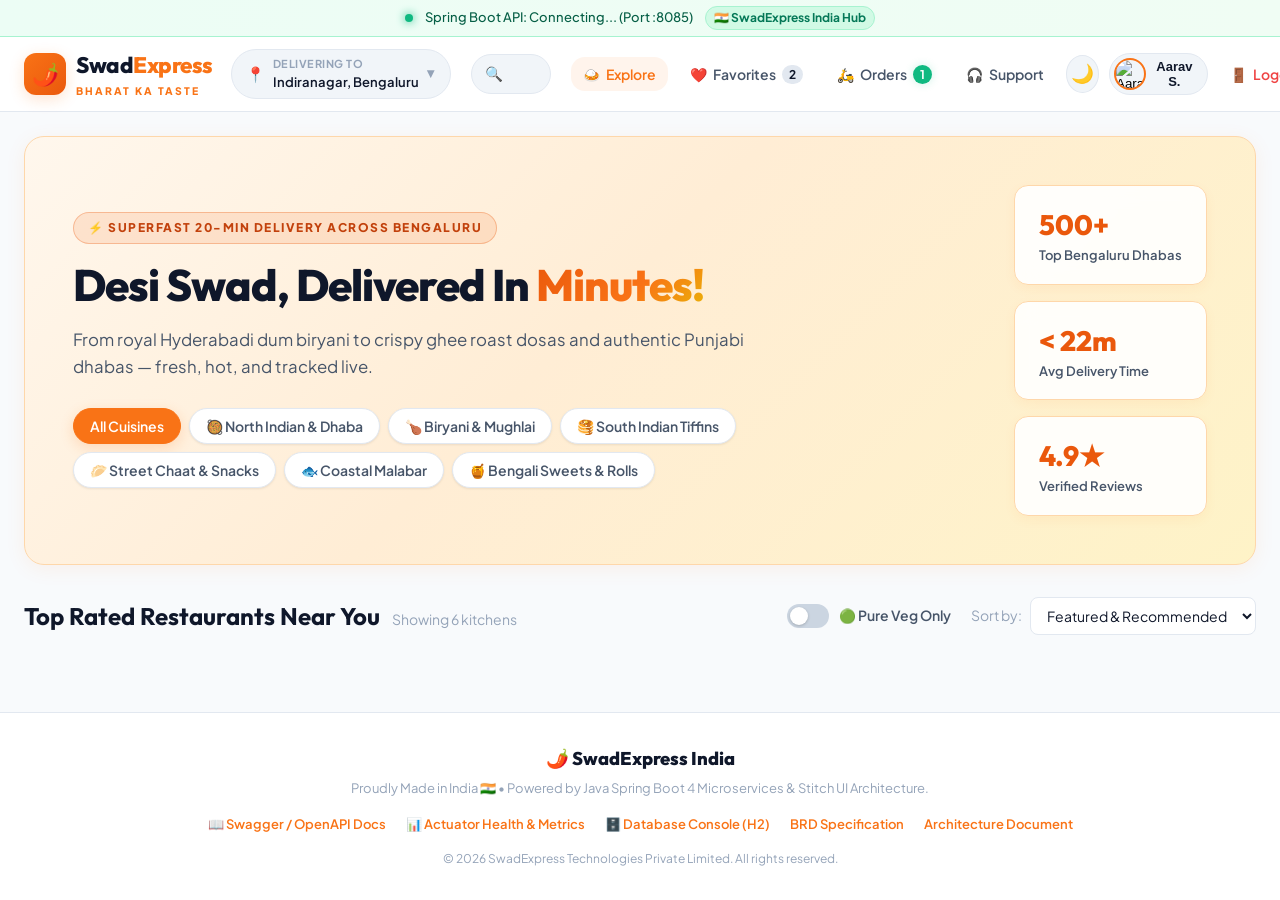
==== commit d46a11ae: "fix(ux): hide register button when user is authenticated, add dynamic login/logout flow" ====
--- a/frontend/index.html
+++ b/frontend/index.html
@@ -62,8 +62,11 @@
         <button id="navSupportBtn" class="nav-link">
           <span>🎧</span> Support
         </button>
-        <button id="navRegisterBtn" class="nav-link" title="User Registration (UC-1)">
+        <button id="navRegisterBtn" class="nav-link" title="User Registration (UC-1)" style="display: none;">
           <span>👤</span> Register
+        </button>
+        <button id="navLoginBtn" class="nav-link" title="User Login (UC-1)" style="display: none;">
+          <span>🔐</span> Login
         </button>
         <button id="themeToggleBtn" class="theme-toggle-btn" title="Toggle Light / Dark Mode" aria-label="Toggle Theme">
           <span id="themeToggleIcon">🌙</span>
@@ -71,6 +74,9 @@
         <button id="navProfileBtn" class="profile-btn" title="Account Settings (UC-7)">
           <img id="userAvatarImg" src="https://images.unsplash.com/photo-1506794778202-cad84cf45f1d?auto=format&fit=crop&w=120&q=80" alt="Aarav Sharma" class="avatar-img">
           <span id="userNameDisplay" class="user-name">Aarav S.</span>
+        </button>
+        <button id="navLogoutBtn" class="nav-link" title="Log Out of SwadExpress" style="color: #ef4444;" aria-label="Log Out">
+          <span>🚪</span> Logout
         </button>
         <button id="cartTriggerBtn" class="cart-trigger-btn" aria-label="View Food Basket">
           <span class="cart-icon">🛒</span>
@@ -542,7 +548,10 @@
               <input type="password" id="profilePasswordInput" class="form-input" placeholder="Min. 6 characters">
             </div>
           </div>
-          <button type="submit" id="saveProfileBtn" class="primary-btn"><span>💾</span> Save Changes & Dispatch Confirmation (UC-7)</button>
+          <div style="display: flex; gap: 10px; margin-top: 15px;">
+            <button type="submit" id="saveProfileBtn" class="primary-btn" style="flex: 1;"><span>💾</span> Save Changes & Dispatch Confirmation (UC-7)</button>
+            <button type="button" id="modalLogoutBtn" class="secondary-btn" style="color: #ef4444; border-color: #fca5a5; font-weight: 700; white-space: nowrap;">🚪 Sign Out</button>
+          </div>
         </form>
 
         <!-- Step 5 Confirmation Card -->
@@ -617,18 +626,23 @@
     </div>
   </div>
 
-  <!-- User Registration Modal (UC-1: 5-Step Registration Flow) -->
+  <!-- User Registration & Auth Modal (UC-1) -->
   <div id="registerModal" class="modal-overlay" style="display: none;" role="dialog" aria-modal="true" aria-labelledby="registerModalTitle">
     <div class="modal-card" style="max-width: 520px;">
       <header class="modal-header">
         <div>
-          <h2 id="registerModalTitle" style="font-size: 1.35rem; font-weight: 800; color: var(--text-main);">Create New Account (UC-1)</h2>
-          <p style="font-size: 0.8125rem; color: var(--text-muted); margin-top: 2px;">Join SwadExpress for seamless food ordering & live tracking</p>
+          <h2 id="registerModalTitle" style="font-size: 1.35rem; font-weight: 800; color: var(--text-main);">Welcome to SwadExpress</h2>
+          <p id="registerModalSubtitle" style="font-size: 0.8125rem; color: var(--text-muted); margin-top: 2px;">Join SwadExpress for authentic flavors & live tracking</p>
         </div>
         <button id="closeRegisterModalBtn" class="modal-close-btn" aria-label="Close Registration">✕</button>
       </header>
 
-      <!-- Step 1 & 2: Registration Form View -->
+      <div class="account-tabs-wrapper" id="authTabsWrapper" style="margin-bottom: 0;">
+        <button class="account-tab active" id="authTabRegisterBtn">Create Account (UC-1)</button>
+        <button class="account-tab" id="authTabLoginBtn">Sign In</button>
+      </div>
+
+      <!-- Tab 1: Registration Form View -->
       <div id="registerFormContainer" style="padding: 24px;">
         <div id="registerErrorAlert" style="display: none; background: #fee2e2; border: 1px solid #fca5a5; color: #991b1b; padding: 10px 14px; border-radius: 8px; font-size: 0.85rem; margin-bottom: 16px; font-weight: 600;"></div>
 
@@ -660,7 +674,30 @@
               <span>🚀</span> Create Account & Send Confirmation
             </button>
             <p style="font-size: 0.78rem; color: var(--text-muted); text-align: center;">
-              Already have an account? <a href="#" id="switchToLoginLink" style="color: var(--accent-saffron); font-weight: 700; text-decoration: none;">Login as Aarav Sharma</a>
+              Already have an account? <a href="#" id="switchToLoginLink" style="color: var(--accent-saffron); font-weight: 700; text-decoration: none;">Switch to Sign In</a>
+            </p>
+          </div>
+        </form>
+      </div>
+
+      <!-- Tab 2: Login Form View -->
+      <div id="loginFormContainer" style="display: none; padding: 24px;">
+        <div id="loginErrorAlert" style="display: none; background: #fee2e2; border: 1px solid #fca5a5; color: #991b1b; padding: 10px 14px; border-radius: 8px; font-size: 0.85rem; margin-bottom: 16px; font-weight: 600;"></div>
+        <form id="userLoginForm">
+          <div class="form-group">
+            <label for="loginEmail">Email Address *</label>
+            <input type="email" id="loginEmail" class="form-input" placeholder="e.g. aarav.sharma@example.in" required autocomplete="email">
+          </div>
+          <div class="form-group">
+            <label for="loginPassword">Password *</label>
+            <input type="password" id="loginPassword" class="form-input" placeholder="Enter password" required autocomplete="current-password">
+          </div>
+          <div style="margin-top: 20px; display: flex; flex-direction: column; gap: 10px;">
+            <button type="submit" id="submitLoginBtn" class="primary-btn" style="width: 100%; padding: 12px; font-size: 0.95rem;">
+              <span>🔐</span> Sign In to SwadExpress
+            </button>
+            <p style="font-size: 0.78rem; color: var(--text-muted); text-align: center;">
+              Need a new account? <a href="#" id="switchToRegisterLink" style="color: var(--accent-saffron); font-weight: 700; text-decoration: none;">Create an account</a>
             </p>
           </div>
         </form>
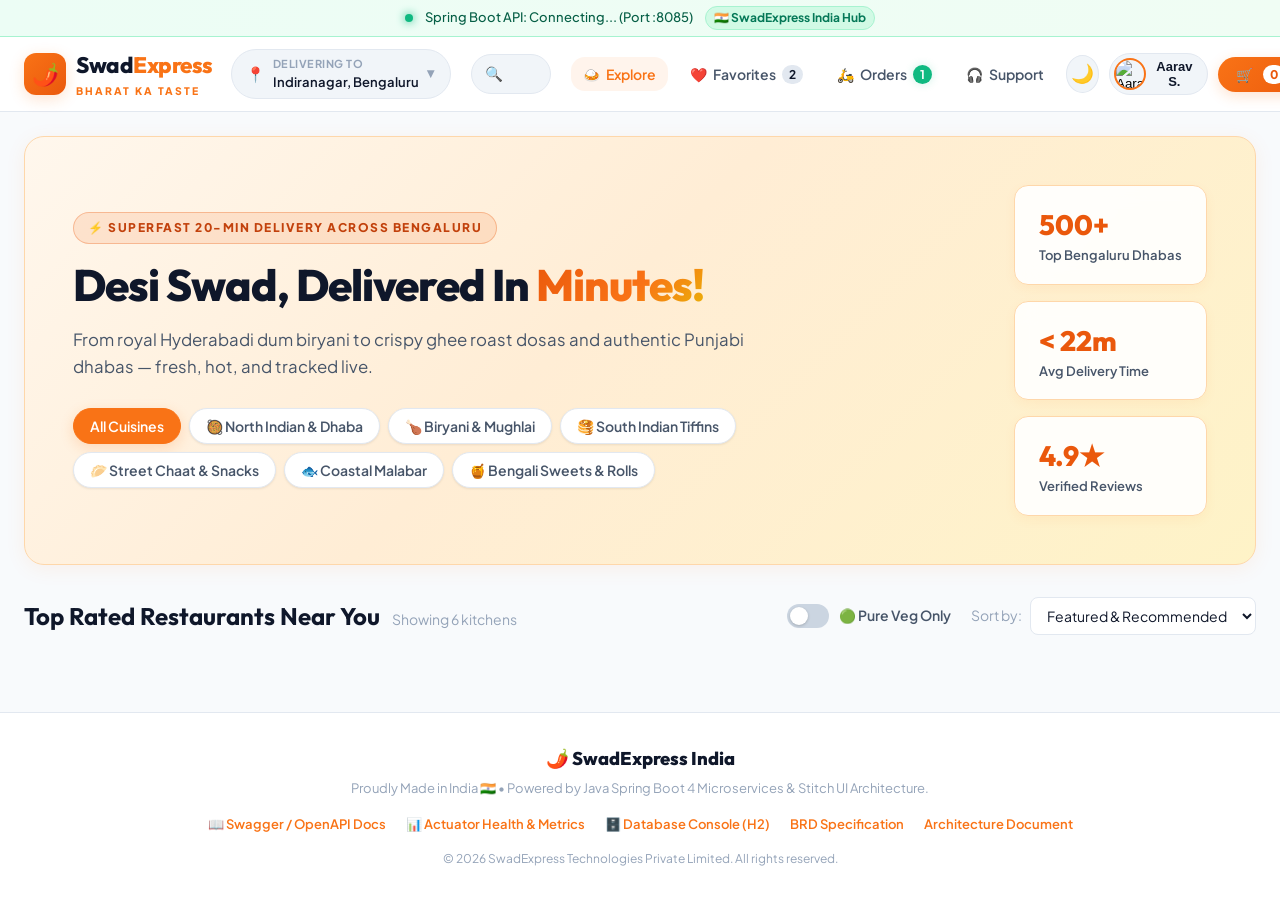
==== commit 528d73c6: "refactor(ux): streamline navbar to single profile pill when logged in and single sign-in button when" ====
--- a/frontend/index.html
+++ b/frontend/index.html
@@ -62,21 +62,15 @@
         <button id="navSupportBtn" class="nav-link">
           <span>🎧</span> Support
         </button>
-        <button id="navRegisterBtn" class="nav-link" title="User Registration (UC-1)" style="display: none;">
-          <span>👤</span> Register
-        </button>
-        <button id="navLoginBtn" class="nav-link" title="User Login (UC-1)" style="display: none;">
-          <span>🔐</span> Login
-        </button>
         <button id="themeToggleBtn" class="theme-toggle-btn" title="Toggle Light / Dark Mode" aria-label="Toggle Theme">
           <span id="themeToggleIcon">🌙</span>
+        </button>
+        <button id="navLoginBtn" class="nav-link" title="Sign In or Register (UC-1)" style="display: none;">
+          <span>👤</span> Sign In
         </button>
         <button id="navProfileBtn" class="profile-btn" title="Account Settings (UC-7)">
           <img id="userAvatarImg" src="https://images.unsplash.com/photo-1506794778202-cad84cf45f1d?auto=format&fit=crop&w=120&q=80" alt="Aarav Sharma" class="avatar-img">
           <span id="userNameDisplay" class="user-name">Aarav S.</span>
-        </button>
-        <button id="navLogoutBtn" class="nav-link" title="Log Out of SwadExpress" style="color: #ef4444;" aria-label="Log Out">
-          <span>🚪</span> Logout
         </button>
         <button id="cartTriggerBtn" class="cart-trigger-btn" aria-label="View Food Basket">
           <span class="cart-icon">🛒</span>
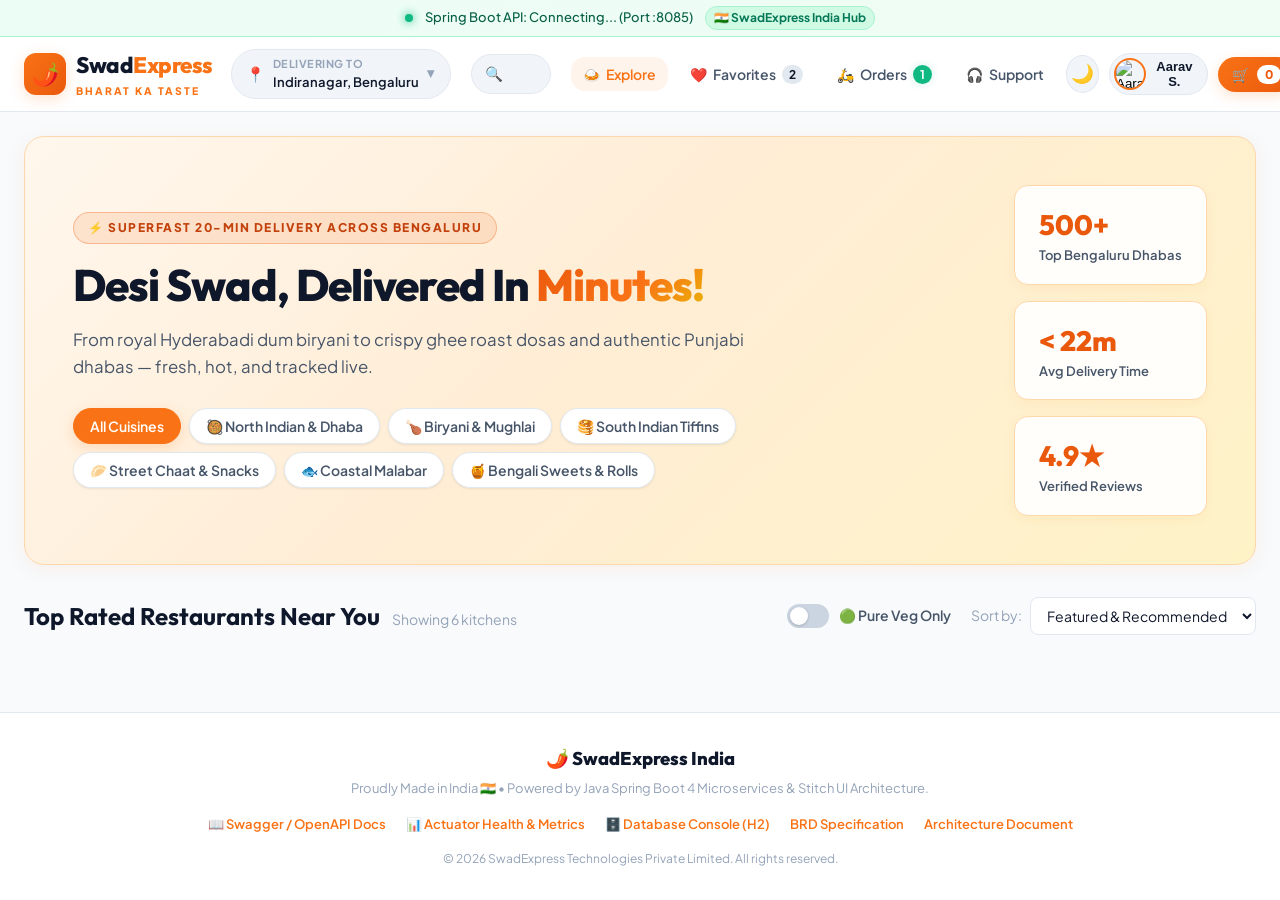
==== commit 7921a5a4: "feat(cart): display only item count badge without price in navbar cart button" ====
--- a/frontend/index.html
+++ b/frontend/index.html
@@ -72,10 +72,9 @@
           <img id="userAvatarImg" src="https://images.unsplash.com/photo-1506794778202-cad84cf45f1d?auto=format&fit=crop&w=120&q=80" alt="Aarav Sharma" class="avatar-img">
           <span id="userNameDisplay" class="user-name">Aarav S.</span>
         </button>
-        <button id="cartTriggerBtn" class="cart-trigger-btn" aria-label="View Food Basket">
+        <button id="cartTriggerBtn" class="cart-trigger-btn" aria-label="View Food Basket" title="View Food Basket">
           <span class="cart-icon">🛒</span>
           <span id="cartCountBadge" class="cart-badge">0</span>
-          <span id="cartTotalDisplay" class="cart-total">₹0</span>
         </button>
       </nav>
     </div>
--- a/frontend/style.css
+++ b/frontend/style.css
@@ -401,11 +401,11 @@
 .cart-trigger-btn {
   display: flex;
   align-items: center;
-  gap: 10px;
+  gap: 8px;
   background: linear-gradient(135deg, var(--accent-saffron) 0%, #ea580c 100%);
   color: #ffffff;
   border: none;
-  padding: 8px 18px;
+  padding: 8px 14px;
   border-radius: var(--radius-pill);
   font-family: inherit;
   font-weight: 700;
@@ -423,11 +423,13 @@
   color: #ea580c;
   font-size: 0.75rem;
   font-weight: 800;
-  padding: 2px 7px;
-  border-radius: var(--radius-pill);
-}
-.cart-total {
-  font-weight: 800;
+  padding: 2px 8px;
+  min-width: 20px;
+  text-align: center;
+  border-radius: var(--radius-pill);
+  display: inline-flex;
+  align-items: center;
+  justify-content: center;
 }
 
 /* Main Content Area */
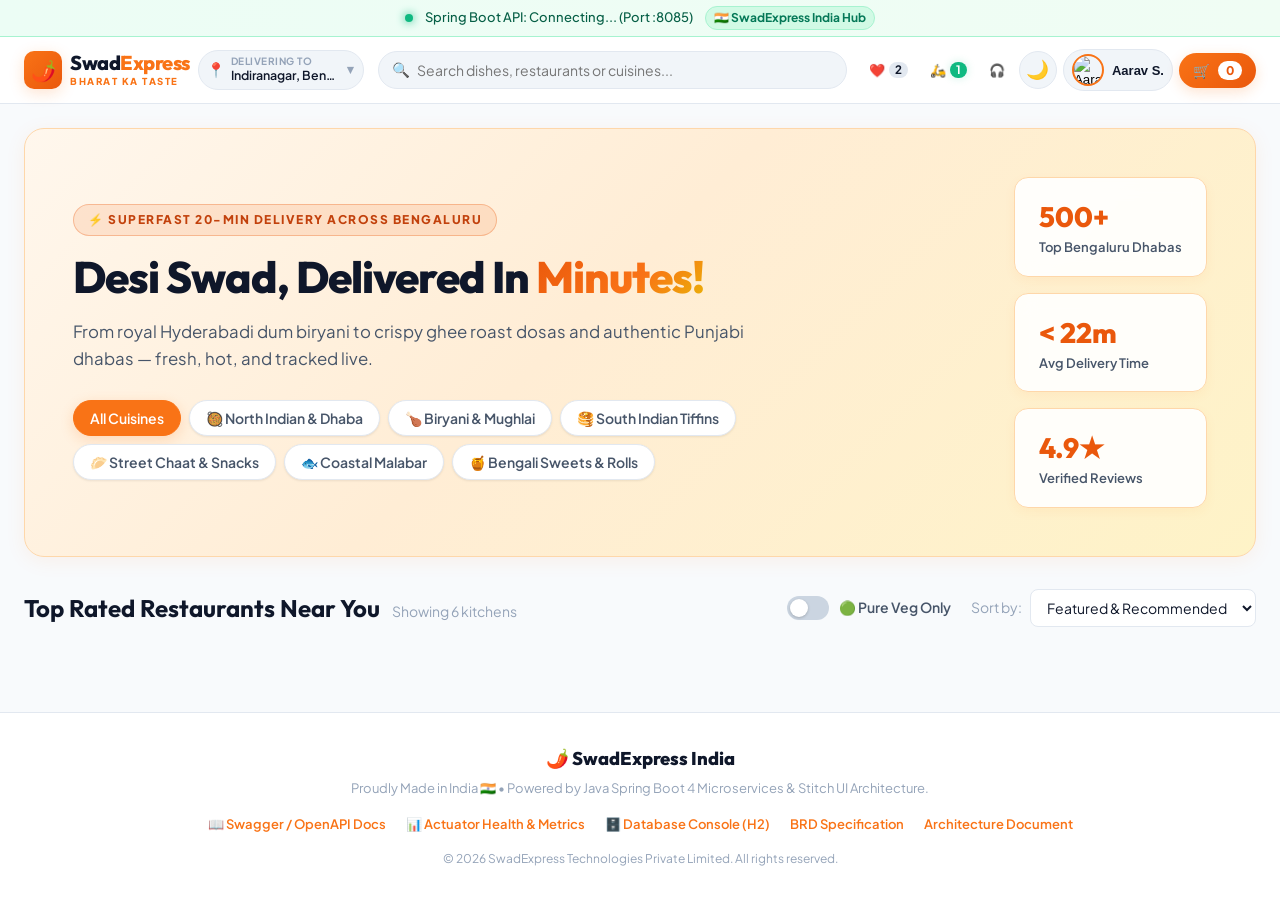
==== commit 7cac3364: "fix(navbar): expand search bar width, prevent placeholder truncation, and streamline header actions" ====
--- a/frontend/index.html
+++ b/frontend/index.html
@@ -8,6 +8,7 @@
   <link rel="preconnect" href="https://fonts.googleapis.com">
   <link rel="preconnect" href="https://fonts.gstatic.com" crossorigin>
   <link href="https://fonts.googleapis.com/css2?family=Plus+Jakarta+Sans:wght@400;500;600;700;800&family=Outfit:wght@500;600;700;800&display=swap" rel="stylesheet">
+  <link rel="stylesheet" href="https://unpkg.com/leaflet@1.9.4/dist/leaflet.css">
   <link rel="stylesheet" href="style.css">
 </head>
 <body>
@@ -42,31 +43,31 @@
       <!-- Search Bar -->
       <div class="nav-search-wrapper">
         <span class="search-icon">🔍</span>
-        <input type="text" id="restaurantSearchInput" class="nav-search-input" placeholder="Search biryani, butter chicken, dosa, chaat, or thalis..." autocomplete="off">
+        <input type="text" id="restaurantSearchInput" class="nav-search-input" placeholder="Search dishes, restaurants or cuisines..." autocomplete="off">
         <button id="clearSearchBtn" class="clear-search-btn" style="display: none;">✕</button>
       </div>
 
       <!-- Navigation Actions -->
       <nav class="nav-actions">
-        <button id="navExploreBtn" class="nav-link active">
-          <span>🍛</span> Explore
-        </button>
-        <button id="navFavoritesBtn" class="nav-link">
-          <span>❤️</span> Favorites
+        <button id="navExploreBtn" class="nav-link active" title="Explore Menu" style="display: none;">
+          <span>🍛</span> <span class="nav-label">Explore</span>
+        </button>
+        <button id="navFavoritesBtn" class="nav-link" title="Your Favorites">
+          <span>❤️</span> <span class="nav-label">Favorites</span>
           <span id="favCountBadge" class="badge">2</span>
         </button>
-        <button id="navOrdersBtn" class="nav-link">
-          <span>🛵</span> Orders
+        <button id="navOrdersBtn" class="nav-link" title="Live Orders">
+          <span>🛵</span> <span class="nav-label">Orders</span>
           <span id="activeOrdersBadge" class="badge live-pulse">1</span>
         </button>
-        <button id="navSupportBtn" class="nav-link">
-          <span>🎧</span> Support
+        <button id="navSupportBtn" class="nav-link" title="Customer Support">
+          <span>🎧</span> <span class="nav-label">Support</span>
         </button>
         <button id="themeToggleBtn" class="theme-toggle-btn" title="Toggle Light / Dark Mode" aria-label="Toggle Theme">
           <span id="themeToggleIcon">🌙</span>
         </button>
         <button id="navLoginBtn" class="nav-link" title="Sign In or Register (UC-1)" style="display: none;">
-          <span>👤</span> Sign In
+          <span>👤</span> <span class="nav-label">Sign In</span>
         </button>
         <button id="navProfileBtn" class="profile-btn" title="Account Settings (UC-7)">
           <img id="userAvatarImg" src="https://images.unsplash.com/photo-1506794778202-cad84cf45f1d?auto=format&fit=crop&w=120&q=80" alt="Aarav Sharma" class="avatar-img">
@@ -85,7 +86,7 @@
     <!-- Hero Banner -->
     <section class="hero-section">
       <div class="hero-content">
-        <div class="hero-badge">⚡ SUPERFAST 20-MIN DELIVERY ACROSS BENGALURU</div>
+        <div class="hero-badge" id="heroDeliveryBadge">⚡ SUPERFAST 20-MIN DELIVERY ACROSS BENGALURU</div>
         <h1 class="hero-title">Desi Swad, Delivered In <span class="gradient-text">Minutes!</span></h1>
         <p class="hero-subtitle">From royal Hyderabadi dum biryani to crispy ghee roast dosas and authentic Punjabi dhabas — fresh, hot, and tracked live.</p>
         
@@ -305,6 +306,99 @@
     </div>
   </aside>
 
+  <!-- MODAL: Delivery Location & Map Selector -->
+  <div id="locationPickerModal" class="modal-overlay" style="display: none;" role="dialog" aria-modal="true" aria-labelledby="locationModalTitle">
+    <div class="modal-card location-modal-card" style="max-width: 640px; width: 95%;">
+      <header class="modal-header">
+        <div>
+          <h2 id="locationModalTitle" style="font-size: 1.25rem; font-weight: 800; color: var(--text-main); display: flex; align-items: center; gap: 8px;">
+            <span>📍</span> Select Delivery Location
+          </h2>
+          <p style="font-size: 0.8125rem; color: var(--text-muted); margin-top: 2px;">
+            Choose your city or pinpoint your address on the live map for instant 20-min delivery
+          </p>
+        </div>
+        <button id="closeLocationModalBtn" class="modal-close-btn" aria-label="Close Location Picker">✕</button>
+      </header>
+
+      <div style="padding: 20px 24px; display: flex; flex-direction: column; gap: 16px;">
+        <!-- Quick Metro Cities Selector -->
+        <div>
+          <label style="font-size: 0.75rem; font-weight: 700; text-transform: uppercase; color: var(--text-muted); letter-spacing: 0.5px; margin-bottom: 8px; display: block;">
+            Popular Delivery Hubs
+          </label>
+          <div class="city-chips-grid" id="cityChipsGrid">
+            <button type="button" class="city-chip active" data-city="Bengaluru">
+              <span class="city-icon">🌳</span> Bengaluru
+            </button>
+            <button type="button" class="city-chip" data-city="Mumbai">
+              <span class="city-icon">🌊</span> Mumbai
+            </button>
+            <button type="button" class="city-chip" data-city="Delhi NCR">
+              <span class="city-icon">🏛️</span> Delhi NCR
+            </button>
+            <button type="button" class="city-chip" data-city="Hyderabad">
+              <span class="city-icon">💎</span> Hyderabad
+            </button>
+            <button type="button" class="city-chip" data-city="Pune">
+              <span class="city-icon">🏰</span> Pune
+            </button>
+            <button type="button" class="city-chip" data-city="Chennai">
+              <span class="city-icon">🏖️</span> Chennai
+            </button>
+          </div>
+        </div>
+
+        <!-- Interactive Map Container -->
+        <div>
+          <div style="display: flex; justify-content: space-between; align-items: center; margin-bottom: 6px;">
+            <label style="font-size: 0.75rem; font-weight: 700; text-transform: uppercase; color: var(--text-muted); letter-spacing: 0.5px;">
+              Live Pinpoint Map (Drag 📍 or Click to Set)
+            </label>
+            <span id="mapLocalityTag" style="font-size: 0.75rem; font-weight: 700; color: var(--accent-saffron); background: #fff7ed; padding: 2px 8px; border-radius: 999px; border: 1px solid #fed7aa;">
+              Indiranagar, Bengaluru
+            </span>
+          </div>
+          <div id="deliveryMapContainer" style="height: 240px; width: 100%; border-radius: 12px; border: 1px solid var(--border-subtle); overflow: hidden; z-index: 1;"></div>
+        </div>
+
+        <!-- Selected Location Details Preview Card -->
+        <div class="selected-location-card" id="selectedLocCard" style="display: flex; align-items: center; justify-content: space-between; padding: 12px 16px; background: var(--bg-surface); border: 1px solid var(--border-subtle); border-radius: 12px;">
+          <div style="display: flex; align-items: center; gap: 12px;">
+            <span style="font-size: 1.5rem;">📍</span>
+            <div>
+              <div id="selectedLocTitle" style="font-size: 0.95rem; font-weight: 700; color: var(--text-main);">Indiranagar, Bengaluru</div>
+              <div id="selectedLocSubtitle" style="font-size: 0.8rem; color: var(--text-muted);">Serving all residential & commercial zones</div>
+            </div>
+          </div>
+          <div style="text-align: right;">
+            <div style="font-size: 0.75rem; font-weight: 800; color: #16a34a; background: #dcfce7; padding: 4px 8px; border-radius: 6px; display: inline-flex; align-items: center; gap: 4px;">
+              ⚡ 20-min Express
+            </div>
+          </div>
+        </div>
+
+        <!-- Saved User Addresses Quick List -->
+        <div id="savedAddressesQuickContainer" style="display: none;">
+          <label style="font-size: 0.75rem; font-weight: 700; text-transform: uppercase; color: var(--text-muted); letter-spacing: 0.5px; margin-bottom: 8px; display: block;">
+            Or Pick From Your Saved Addresses
+          </label>
+          <div id="quickAddressesList" style="display: flex; flex-direction: column; gap: 8px; max-height: 120px; overflow-y: auto;">
+          </div>
+        </div>
+
+        <div style="display: flex; gap: 10px; margin-top: 4px;">
+          <button type="button" id="confirmLocationBtn" class="primary-btn" style="flex: 1; padding: 12px;">
+            <span>✅</span> Confirm Delivery Location
+          </button>
+          <button type="button" id="openManageAddressesBtn" class="secondary-btn" style="font-size: 0.85rem; white-space: nowrap;">
+            ⚙️ Manage Addresses
+          </button>
+        </div>
+      </div>
+    </div>
+  </div>
+
   <!-- MODAL: Real-Time Order Tracking (UC-5) -->
   <div id="trackingModal" class="modal-overlay" style="display: none;">
     <div class="modal-card tracking-modal-card">
@@ -751,6 +845,7 @@
     </div>
   </footer>
 
+  <script src="https://unpkg.com/leaflet@1.9.4/dist/leaflet.js"></script>
   <script src="app.js"></script>
 </body>
 </html>
--- a/frontend/style.css
+++ b/frontend/style.css
@@ -165,34 +165,36 @@
   background: rgba(15, 23, 42, 0.9);
 }
 .nav-container {
-  max-width: 1380px;
+  max-width: 1400px;
   margin: 0 auto;
   display: flex;
   align-items: center;
   justify-content: space-between;
-  gap: 20px;
+  gap: 14px;
 }
 
 .brand-group {
   display: flex;
   align-items: center;
-  gap: 18px;
+  gap: 12px;
+  flex-shrink: 0;
 }
 .brand-logo {
   display: flex;
   align-items: center;
-  gap: 10px;
+  gap: 8px;
   text-decoration: none;
+  flex-shrink: 0;
 }
 .logo-icon {
-  width: 42px;
-  height: 42px;
+  width: 38px;
+  height: 38px;
   background: linear-gradient(135deg, var(--accent-saffron) 0%, #ea580c 100%);
-  border-radius: 12px;
+  border-radius: 10px;
   display: flex;
   align-items: center;
   justify-content: center;
-  font-size: 1.35rem;
+  font-size: 1.25rem;
   box-shadow: 0 4px 15px var(--accent-saffron-glow);
 }
 .accent-orange {
@@ -205,14 +207,15 @@
 .logo-main {
   font-family: var(--font-display);
   font-weight: 800;
-  font-size: 1.4rem;
+  font-size: 1.25rem;
   letter-spacing: -0.5px;
   color: var(--text-main);
+  line-height: 1.1;
 }
 .logo-sub {
-  font-size: 0.65rem;
+  font-size: 0.6rem;
   font-weight: 800;
-  letter-spacing: 2px;
+  letter-spacing: 1.5px;
   color: var(--accent-saffron);
 }
 
@@ -224,51 +227,55 @@
 .delivery-address-pill {
   display: flex;
   align-items: center;
-  gap: 8px;
+  gap: 6px;
   background: var(--bg-surface);
   border: 1px solid var(--border-subtle);
-  padding: 6px 14px;
+  padding: 5px 12px;
   border-radius: var(--radius-pill);
   cursor: pointer;
   transition: var(--transition-fast);
+  flex-shrink: 0;
 }
 .delivery-address-pill:hover {
   border-color: var(--accent-saffron);
   background: var(--bg-surface-hover);
 }
-.pill-icon { font-size: 0.95rem; }
+.pill-icon { font-size: 0.9rem; }
 .pill-details {
   display: flex;
   flex-direction: column;
 }
 .pill-label {
-  font-size: 0.6875rem;
+  font-size: 0.625rem;
   color: var(--text-dim);
   text-transform: uppercase;
   font-weight: 700;
   letter-spacing: 0.5px;
+  line-height: 1;
 }
 .pill-value {
-  font-size: 0.8125rem;
+  font-size: 0.775rem;
   font-weight: 600;
   color: var(--text-main);
-  max-width: 170px;
+  max-width: 140px;
   white-space: nowrap;
   overflow: hidden;
   text-overflow: ellipsis;
 }
 .pill-arrow {
-  font-size: 0.65rem;
+  font-size: 0.6rem;
   color: var(--text-dim);
 }
 
-/* Nav Search */
+/* Nav Search - Spacious & Never Compressed */
 .nav-search-wrapper {
-  flex: 1;
-  max-width: 460px;
+  flex: 1 1 280px;
+  min-width: 240px;
+  max-width: 520px;
   position: relative;
   display: flex;
   align-items: center;
+  margin: 0 4px;
 }
 .search-icon {
   position: absolute;
@@ -282,7 +289,7 @@
   background: var(--bg-surface);
   border: 1px solid var(--border-subtle);
   border-radius: var(--radius-pill);
-  padding: 10px 38px 10px 40px;
+  padding: 9px 36px 9px 38px;
   color: var(--text-main);
   font-family: inherit;
   font-size: 0.875rem;
@@ -304,27 +311,29 @@
   font-size: 0.875rem;
 }
 
-/* Nav Actions */
+/* Nav Actions - Balanced, Sleek & Compact */
 .nav-actions {
   display: flex;
   align-items: center;
-  gap: 10px;
+  gap: 6px;
+  flex-shrink: 0;
 }
 .nav-link {
   background: none;
   border: none;
   color: var(--text-muted);
   font-family: inherit;
-  font-size: 0.875rem;
+  font-size: 0.8125rem;
   font-weight: 600;
   display: flex;
   align-items: center;
-  gap: 6px;
-  padding: 8px 12px;
+  gap: 5px;
+  padding: 6px 10px;
   border-radius: var(--radius-md);
   cursor: pointer;
   transition: var(--transition-fast);
   position: relative;
+  white-space: nowrap;
 }
 .nav-link:hover {
   color: var(--text-main);
@@ -337,10 +346,11 @@
 .badge {
   background: var(--bg-surface-hover);
   color: var(--text-main);
-  font-size: 0.75rem;
-  font-weight: 700;
-  padding: 2px 7px;
-  border-radius: var(--radius-pill);
+  font-size: 0.725rem;
+  font-weight: 700;
+  padding: 2px 6px;
+  border-radius: var(--radius-pill);
+  line-height: 1;
 }
 .badge.live-pulse {
   background: var(--accent-emerald);
@@ -2044,6 +2054,52 @@
 @keyframes slideInLeft {
   from { transform: translateX(-40px); opacity: 0; }
   to { transform: translateX(0); opacity: 1; }
+}
+
+@media (max-width: 1440px) {
+  .nav-container {
+    gap: 10px;
+  }
+  .brand-group {
+    gap: 8px;
+  }
+  .delivery-address-pill {
+    padding: 5px 8px;
+  }
+  .delivery-address-pill .pill-value {
+    max-width: 110px;
+  }
+  .nav-label {
+    display: none;
+  }
+  .nav-link {
+    padding: 6px 8px;
+    gap: 4px;
+  }
+  .profile-btn {
+    padding: 4px 8px;
+  }
+  .profile-btn .user-name {
+    max-width: 75px;
+  }
+  .nav-search-wrapper {
+    min-width: 220px;
+  }
+}
+
+@media (max-width: 1100px) {
+  .delivery-address-pill .pill-details {
+    display: none;
+  }
+  .delivery-address-pill {
+    padding: 6px 10px;
+  }
+  .delivery-address-pill .pill-arrow {
+    display: none;
+  }
+  .nav-search-wrapper {
+    min-width: 180px;
+  }
 }
 
 @media (max-width: 900px) {
@@ -2103,3 +2159,103 @@
   border-left: 5px solid #f97316;
 }
 
+/* ==========================================================================
+   Delivery Location Picker & Leaflet Map Styles
+   ========================================================================== */
+.hero-badge.badge-pulse {
+  animation: heroBadgePulse 0.8s ease-in-out;
+}
+
+@keyframes heroBadgePulse {
+  0% { transform: scale(1); }
+  50% { transform: scale(1.06); box-shadow: 0 0 16px rgba(234, 88, 12, 0.45); }
+  100% { transform: scale(1); }
+}
+
+.city-chips-grid {
+  display: grid;
+  grid-template-columns: repeat(auto-fill, minmax(130px, 1fr));
+  gap: 8px;
+}
+
+.city-chip {
+  display: flex;
+  align-items: center;
+  gap: 6px;
+  background: var(--bg-surface);
+  border: 1px solid var(--border-subtle);
+  color: var(--text-main);
+  padding: 8px 12px;
+  border-radius: var(--radius-pill);
+  font-family: inherit;
+  font-size: 0.8125rem;
+  font-weight: 600;
+  cursor: pointer;
+  transition: all var(--transition-fast);
+}
+
+.city-chip:hover {
+  background: var(--bg-surface-hover);
+  border-color: var(--accent-saffron);
+  transform: translateY(-1px);
+}
+
+.city-chip.active {
+  background: #fff7ed;
+  border-color: var(--accent-saffron);
+  color: #ea580c;
+  box-shadow: 0 2px 8px rgba(234, 88, 12, 0.15);
+  font-weight: 700;
+}
+
+[data-theme="dark"] .city-chip.active {
+  background: rgba(249, 115, 22, 0.15);
+  border-color: #f97316;
+  color: #fb923c;
+}
+
+/* Custom Leaflet Map Pin */
+.custom-map-pin {
+  background: transparent;
+  border: none;
+}
+
+.custom-map-pin .pin-marker {
+  font-size: 28px;
+  line-height: 1;
+  filter: drop-shadow(0 4px 8px rgba(0, 0, 0, 0.35));
+  cursor: grab;
+  user-select: none;
+  transition: transform 0.15s ease;
+}
+
+.custom-map-pin .pin-marker:active {
+  cursor: grabbing;
+  transform: scale(1.15);
+}
+
+/* Leaflet Container Overrides for Theme */
+.leaflet-container {
+  font-family: var(--font-sans) !important;
+  background: #f1f5f9 !important;
+}
+
+.leaflet-bar {
+  border: 1px solid var(--border-subtle) !important;
+  box-shadow: var(--shadow-sm) !important;
+  border-radius: 8px !important;
+  overflow: hidden;
+}
+
+.leaflet-bar a {
+  background-color: var(--bg-card) !important;
+  color: var(--text-main) !important;
+  border-bottom: 1px solid var(--border-subtle) !important;
+}
+
+.leaflet-bar a:hover {
+  background-color: var(--bg-surface-hover) !important;
+  color: var(--accent-saffron) !important;
+}
+
+
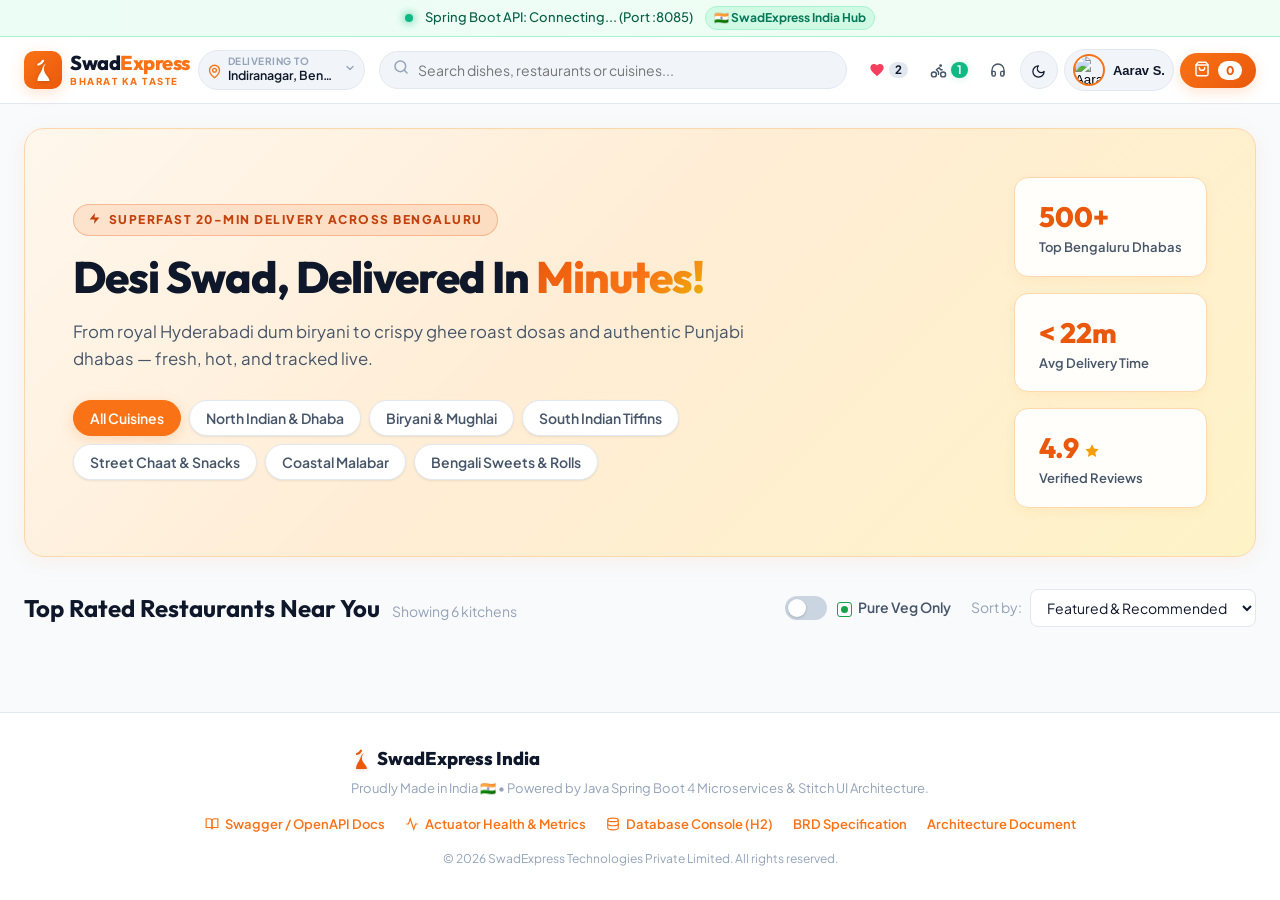
==== commit c357c597: "feat(ui): replace vibe-coded emojis with premium vector SVGs and FSSAI standards" ====
--- a/frontend/index.html
+++ b/frontend/index.html
@@ -24,57 +24,112 @@
     <div class="nav-container">
       <div class="brand-group">
         <a href="#" class="brand-logo" id="brandLogo">
-          <div class="logo-icon">🌶️</div>
+          <div class="logo-icon" aria-hidden="true">
+            <svg class="brand-svg-icon" viewBox="0 0 24 24" width="22" height="22" fill="none">
+              <path d="M12 2C11 4 9 5.5 7 6" stroke="#ffffff" stroke-width="2.5" stroke-linecap="round"/>
+              <path d="M15.5 5C14.2 6.2 13 8 13 10.5c0 6.5 6 8.5 6 13a6.5 6.5 0 0 1-13 0c0-4.5 3.5-8 5-12 1-2.6.8-4.5 4.5-6.5z" fill="#ffffff"/>
+            </svg>
+          </div>
           <div class="logo-text">
             <span class="logo-main">Swad<span class="accent-orange">Express</span></span>
             <span class="logo-sub">BHARAT KA TASTE</span>
           </div>
         </a>
         <div class="delivery-address-pill" id="navAddressPill" title="Change delivery location">
-          <span class="pill-icon">📍</span>
+          <span class="pill-icon">
+            <svg class="ui-icon" viewBox="0 0 24 24" width="15" height="15" fill="none" stroke="var(--accent-saffron)" stroke-width="2.2" stroke-linecap="round" stroke-linejoin="round">
+              <path d="M20 10c0 6-8 12-8 12s-8-6-8-12a8 8 0 0 1 16 0Z"/>
+              <circle cx="12" cy="10" r="3"/>
+            </svg>
+          </span>
           <div class="pill-details">
             <span class="pill-label">Delivering to</span>
             <span class="pill-value" id="navAddressDisplay">Indiranagar, Bengaluru</span>
           </div>
-          <span class="pill-arrow">▼</span>
+          <span class="pill-arrow">
+            <svg viewBox="0 0 24 24" width="12" height="12" fill="none" stroke="currentColor" stroke-width="2.5" stroke-linecap="round" stroke-linejoin="round">
+              <polyline points="6 9 12 15 18 9"/>
+            </svg>
+          </span>
         </div>
       </div>
 
       <!-- Search Bar -->
       <div class="nav-search-wrapper">
-        <span class="search-icon">🔍</span>
+        <span class="search-icon">
+          <svg viewBox="0 0 24 24" width="16" height="16" fill="none" stroke="currentColor" stroke-width="2.2" stroke-linecap="round" stroke-linejoin="round">
+            <circle cx="11" cy="11" r="8"/>
+            <line x1="21" y1="21" x2="16.65" y2="16.65"/>
+          </svg>
+        </span>
         <input type="text" id="restaurantSearchInput" class="nav-search-input" placeholder="Search dishes, restaurants or cuisines..." autocomplete="off">
-        <button id="clearSearchBtn" class="clear-search-btn" style="display: none;">✕</button>
+        <button id="clearSearchBtn" class="clear-search-btn" style="display: none;" aria-label="Clear search">
+          <svg viewBox="0 0 24 24" width="13" height="13" fill="none" stroke="currentColor" stroke-width="2.5" stroke-linecap="round" stroke-linejoin="round">
+            <line x1="18" y1="6" x2="6" y2="18"/>
+            <line x1="6" y1="6" x2="18" y2="18"/>
+          </svg>
+        </button>
       </div>
 
       <!-- Navigation Actions -->
       <nav class="nav-actions">
         <button id="navExploreBtn" class="nav-link active" title="Explore Menu" style="display: none;">
-          <span>🍛</span> <span class="nav-label">Explore</span>
+          <svg class="ui-icon" viewBox="0 0 24 24" width="16" height="16" fill="none" stroke="currentColor" stroke-width="2" stroke-linecap="round" stroke-linejoin="round">
+            <path d="M3 2v7c0 1.1.9 2 2 2h4a2 2 0 0 0 2-2V2"/>
+            <path d="M7 2v20"/>
+            <path d="M21 15V2v0a5 5 0 0 0-5 5v6c0 1.1.9 2 2 2h3Zm0 0v7"/>
+          </svg>
+          <span class="nav-label">Explore</span>
         </button>
         <button id="navFavoritesBtn" class="nav-link" title="Your Favorites">
-          <span>❤️</span> <span class="nav-label">Favorites</span>
+          <svg class="ui-icon" viewBox="0 0 24 24" width="16" height="16" fill="#f43f5e" stroke="none">
+            <path d="M12 21.35l-1.45-1.32C5.4 15.36 2 12.28 2 8.5 2 5.42 4.42 3 7.5 3c1.74 0 3.41.81 4.5 2.09C13.09 3.81 14.76 3 16.5 3 19.58 3 22 5.42 22 8.5c0 3.78-3.4 6.86-8.55 11.54L12 21.35z"/>
+          </svg>
+          <span class="nav-label">Favorites</span>
           <span id="favCountBadge" class="badge">2</span>
         </button>
         <button id="navOrdersBtn" class="nav-link" title="Live Orders">
-          <span>🛵</span> <span class="nav-label">Orders</span>
+          <svg class="ui-icon" viewBox="0 0 24 24" width="17" height="17" fill="none" stroke="currentColor" stroke-width="2" stroke-linecap="round" stroke-linejoin="round">
+            <circle cx="5.5" cy="17.5" r="3.5"/>
+            <circle cx="18.5" cy="17.5" r="3.5"/>
+            <path d="M15 6a1 1 0 1 0 0-2 1 1 0 0 0 0 2zm-3 11.5V14l-3-3 4-3 2 3h2"/>
+          </svg>
+          <span class="nav-label">Orders</span>
           <span id="activeOrdersBadge" class="badge live-pulse">1</span>
         </button>
         <button id="navSupportBtn" class="nav-link" title="Customer Support">
-          <span>🎧</span> <span class="nav-label">Support</span>
+          <svg class="ui-icon" viewBox="0 0 24 24" width="16" height="16" fill="none" stroke="currentColor" stroke-width="2" stroke-linecap="round" stroke-linejoin="round">
+            <path d="M3 18v-6a9 9 0 0 1 18 0v6"/>
+            <path d="M21 19a2 2 0 0 1-2 2h-1a2 2 0 0 1-2-2v-3a2 2 0 0 1 2-2h3zM3 19a2 2 0 0 0 2 2h1a2 2 0 0 0 2-2v-3a2 2 0 0 0-2-2H3z"/>
+          </svg>
+          <span class="nav-label">Support</span>
         </button>
         <button id="themeToggleBtn" class="theme-toggle-btn" title="Toggle Light / Dark Mode" aria-label="Toggle Theme">
-          <span id="themeToggleIcon">🌙</span>
+          <span id="themeToggleIcon">
+            <svg class="ui-icon" viewBox="0 0 24 24" width="15" height="15" fill="none" stroke="currentColor" stroke-width="2" stroke-linecap="round" stroke-linejoin="round">
+              <path d="M12 3a6 6 0 0 0 9 9 9 9 0 1 1-9-9Z"/>
+            </svg>
+          </span>
         </button>
         <button id="navLoginBtn" class="nav-link" title="Sign In or Register (UC-1)" style="display: none;">
-          <span>👤</span> <span class="nav-label">Sign In</span>
+          <svg class="ui-icon" viewBox="0 0 24 24" width="15" height="15" fill="none" stroke="currentColor" stroke-width="2" stroke-linecap="round" stroke-linejoin="round">
+            <path d="M19 21v-2a4 4 0 0 0-4-4H9a4 4 0 0 0-4 4v2"/>
+            <circle cx="12" cy="7" r="4"/>
+          </svg>
+          <span class="nav-label">Sign In</span>
         </button>
         <button id="navProfileBtn" class="profile-btn" title="Account Settings (UC-7)">
           <img id="userAvatarImg" src="https://images.unsplash.com/photo-1506794778202-cad84cf45f1d?auto=format&fit=crop&w=120&q=80" alt="Aarav Sharma" class="avatar-img">
           <span id="userNameDisplay" class="user-name">Aarav S.</span>
         </button>
         <button id="cartTriggerBtn" class="cart-trigger-btn" aria-label="View Food Basket" title="View Food Basket">
-          <span class="cart-icon">🛒</span>
+          <span class="cart-icon">
+            <svg viewBox="0 0 24 24" width="16" height="16" fill="none" stroke="currentColor" stroke-width="2.2" stroke-linecap="round" stroke-linejoin="round">
+              <path d="M6 2 3 6v14a2 2 0 0 0 2 2h14a2 2 0 0 0 2-2V6l-3-4Z"/>
+              <line x1="3" y1="6" x2="21" y2="6"/>
+              <path d="M16 10a4 4 0 0 1-8 0"/>
+            </svg>
+          </span>
           <span id="cartCountBadge" class="cart-badge">0</span>
         </button>
       </nav>
@@ -86,19 +141,22 @@
     <!-- Hero Banner -->
     <section class="hero-section">
       <div class="hero-content">
-        <div class="hero-badge" id="heroDeliveryBadge">⚡ SUPERFAST 20-MIN DELIVERY ACROSS BENGALURU</div>
+        <div class="hero-badge" id="heroDeliveryBadge">
+          <svg class="badge-bolt-svg" viewBox="0 0 24 24" width="13" height="13" fill="currentColor"><path d="M13 2L3 14h9l-1 8 10-12h-9l1-8z"/></svg>
+          SUPERFAST 20-MIN DELIVERY ACROSS BENGALURU
+        </div>
         <h1 class="hero-title">Desi Swad, Delivered In <span class="gradient-text">Minutes!</span></h1>
         <p class="hero-subtitle">From royal Hyderabadi dum biryani to crispy ghee roast dosas and authentic Punjabi dhabas — fresh, hot, and tracked live.</p>
         
         <!-- Cuisine Quick Filter Pills -->
         <div class="cuisine-pills-bar" id="cuisinePillsBar">
           <button class="cuisine-pill active" data-cuisine="All">All Cuisines</button>
-          <button class="cuisine-pill" data-cuisine="North Indian">🥘 North Indian & Dhaba</button>
-          <button class="cuisine-pill" data-cuisine="Biryani & Mughlai">🍗 Biryani & Mughlai</button>
-          <button class="cuisine-pill" data-cuisine="South Indian">🥞 South Indian Tiffins</button>
-          <button class="cuisine-pill" data-cuisine="Street Food & Chaat">🥟 Street Chaat & Snacks</button>
-          <button class="cuisine-pill" data-cuisine="Coastal & Seafood">🐟 Coastal Malabar</button>
-          <button class="cuisine-pill" data-cuisine="Bengali & Sweets">🍯 Bengali Sweets & Rolls</button>
+          <button class="cuisine-pill" data-cuisine="North Indian">North Indian & Dhaba</button>
+          <button class="cuisine-pill" data-cuisine="Biryani & Mughlai">Biryani & Mughlai</button>
+          <button class="cuisine-pill" data-cuisine="South Indian">South Indian Tiffins</button>
+          <button class="cuisine-pill" data-cuisine="Street Food & Chaat">Street Chaat & Snacks</button>
+          <button class="cuisine-pill" data-cuisine="Coastal & Seafood">Coastal Malabar</button>
+          <button class="cuisine-pill" data-cuisine="Bengali & Sweets">Bengali Sweets & Rolls</button>
         </div>
       </div>
       <div class="hero-stats">
@@ -111,7 +169,7 @@
           <span class="stat-desc">Avg Delivery Time</span>
         </div>
         <div class="stat-card">
-          <span class="stat-num">4.9★</span>
+          <span class="stat-num">4.9 <svg class="star-svg" viewBox="0 0 24 24" width="16" height="16" fill="#f59e0b" style="vertical-align:-1px;"><polygon points="12 2 15.09 8.26 22 9.27 17 14.14 18.18 21.02 12 17.77 5.82 21.02 7 14.14 2 9.27 8.91 8.26 12 2"/></svg></span>
           <span class="stat-desc">Verified Reviews</span>
         </div>
       </div>
@@ -127,7 +185,7 @@
         <label class="toggle-control">
           <input type="checkbox" id="vegOnlyToggle">
           <span class="toggle-slider"></span>
-          <span class="toggle-label"><span class="fssai-veg-dot">🟢</span> Pure Veg Only</span>
+          <span class="toggle-label"><span class="fssai-veg" style="margin-right: 4px;"></span> Pure Veg Only</span>
         </label>
         <div class="sort-dropdown-wrapper">
           <label for="sortBySelect" class="sort-label">Sort by:</label>
@@ -149,7 +207,13 @@
     <!-- Active Orders Tracking Callout -->
     <section id="liveOrderCallout" class="live-order-callout" style="display: none;">
       <div class="callout-inner">
-        <div class="callout-icon pulsing">🛵</div>
+        <div class="callout-icon pulsing">
+          <svg viewBox="0 0 24 24" width="22" height="22" fill="none" stroke="currentColor" stroke-width="2" stroke-linecap="round" stroke-linejoin="round">
+            <circle cx="5.5" cy="17.5" r="3.5"/>
+            <circle cx="18.5" cy="17.5" r="3.5"/>
+            <path d="M15 6a1 1 0 1 0 0-2 1 1 0 0 0 0 2zm-3 11.5V14l-3-3 4-3 2 3h2"/>
+          </svg>
+        </div>
         <div class="callout-info">
           <div class="callout-title">Order Out for Delivery: <span id="calloutRestaurantName">Meghana Foods Biryani</span></div>
           <div class="callout-status" id="calloutStatusText">Delivery partner Suresh is en route on TVS Apache</div>
@@ -164,18 +228,32 @@
     <div class="modal-card menu-modal-card">
       <header class="modal-header menu-header">
         <div class="menu-hero-banner" id="menuHeroBanner">
-          <button id="closeMenuModalBtn" class="modal-close-btn" aria-label="Close Menu">✕</button>
+          <button id="closeMenuModalBtn" class="modal-close-btn" aria-label="Close Menu">
+            <svg viewBox="0 0 24 24" width="16" height="16" fill="none" stroke="currentColor" stroke-width="2.5" stroke-linecap="round">
+              <line x1="18" y1="6" x2="6" y2="18"/>
+              <line x1="6" y1="6" x2="18" y2="18"/>
+            </svg>
+          </button>
           <div class="menu-hero-overlay">
             <div class="menu-badge" id="menuCuisineBadge">North Indian</div>
             <h2 id="menuRestaurantName" class="menu-rest-title">Punjab Grill & Tandoori Dhaba</h2>
             <div class="menu-rest-meta">
-              <span id="menuRatingSpan">⭐ 4.88 (320 reviews)</span>
+              <span id="menuRatingSpan" style="display: inline-flex; align-items: center; gap: 4px;">
+                <svg class="star-svg" viewBox="0 0 24 24" width="13" height="13" fill="#f59e0b"><polygon points="12 2 15.09 8.26 22 9.27 17 14.14 18.18 21.02 12 17.77 5.82 21.02 7 14.14 2 9.27 8.91 8.26 12 2"/></svg>
+                4.88 (320 reviews)
+              </span>
               <span>•</span>
-              <span id="menuEtaSpan">⏱️ 25 mins</span>
+              <span id="menuEtaSpan" style="display: inline-flex; align-items: center; gap: 4px;">
+                <svg class="meta-svg" viewBox="0 0 24 24" width="13" height="13" fill="none" stroke="currentColor" stroke-width="2"><circle cx="12" cy="12" r="10"/><polyline points="12 6 12 12 16 14"/></svg>
+                25 mins
+              </span>
               <span>•</span>
               <span id="menuMinOrderSpan">Min Order: ₹200</span>
             </div>
-            <p id="menuAddressSpan" class="menu-address">📍 100 Feet Rd, Indiranagar, Bengaluru</p>
+            <p id="menuAddressSpan" class="menu-address" style="display: flex; align-items: center; gap: 4px;">
+              <svg class="meta-svg" viewBox="0 0 24 24" width="13" height="13" fill="none" stroke="currentColor" stroke-width="2"><path d="M20 10c0 6-8 12-8 12s-8-6-8-12a8 8 0 0 1 16 0Z"/><circle cx="12" cy="10" r="3"/></svg>
+              100 Feet Rd, Indiranagar, Bengaluru
+            </p>
           </div>
         </div>
       </header>
@@ -208,13 +286,25 @@
           <h3>Your Food Basket</h3>
           <span id="drawerRestaurantName" class="drawer-sub">Select items to checkout</span>
         </div>
-        <button id="closeCartDrawerBtn" class="drawer-close-btn" aria-label="Close Basket">✕</button>
+        <button id="closeCartDrawerBtn" class="drawer-close-btn" aria-label="Close Basket">
+          <svg viewBox="0 0 24 24" width="16" height="16" fill="none" stroke="currentColor" stroke-width="2.5" stroke-linecap="round">
+            <line x1="18" y1="6" x2="6" y2="18"/>
+            <line x1="6" y1="6" x2="18" y2="18"/>
+          </svg>
+        </button>
       </header>
 
       <div class="drawer-body">
         <!-- Empty Cart State -->
         <div id="emptyCartView" class="empty-cart-view" style="display: none;">
-          <div class="empty-icon">🍲</div>
+          <div class="empty-icon">
+            <svg viewBox="0 0 24 24" width="48" height="48" fill="none" stroke="var(--text-dim)" stroke-width="1.5" stroke-linecap="round" stroke-linejoin="round">
+              <path d="M12 4v2"/>
+              <path d="M4 18h16"/>
+              <path d="M4 14a8 8 0 0 1 16 0"/>
+              <line x1="2" x2="22" y1="18" y2="18"/>
+            </svg>
+          </div>
           <h4>Your basket is empty</h4>
           <p>Explore authentic Indian dishes and add your favorites here.</p>
           <button id="startShoppingBtn" class="primary-btn">Browse Restaurants</button>
@@ -229,7 +319,13 @@
           <!-- Delivery Address Section -->
           <div class="checkout-block address-block">
             <div class="block-header">
-              <span class="block-title">📍 Delivery Location</span>
+              <span class="block-title">
+                <svg class="ui-icon" viewBox="0 0 24 24" width="15" height="15" fill="none" stroke="var(--accent-saffron)" stroke-width="2.2" stroke-linecap="round" stroke-linejoin="round" style="margin-right: 4px;">
+                  <path d="M20 10c0 6-8 12-8 12s-8-6-8-12a8 8 0 0 1 16 0Z"/>
+                  <circle cx="12" cy="10" r="3"/>
+                </svg>
+                Delivery Location
+              </span>
               <button id="openAddAddressModalBtn" class="text-link-btn">+ Add New Address</button>
             </div>
             <div id="addressOptionsList" class="address-options-list">
@@ -240,12 +336,22 @@
 
           <!-- Payment Method Section (Indian UPI & Cards) -->
           <div class="checkout-block payment-block">
-            <span class="block-title">🇮🇳 Payment Options</span>
+            <span class="block-title">
+              <svg class="ui-icon" viewBox="0 0 24 24" width="15" height="15" fill="none" stroke="currentColor" stroke-width="2" style="margin-right: 4px;">
+                <rect width="20" height="14" x="2" y="5" rx="2"/>
+                <line x1="2" x2="22" y1="10" y2="10"/>
+              </svg>
+              Payment Options
+            </span>
             <div class="payment-methods-grid">
               <label class="pay-method-card active">
                 <input type="radio" name="paymentMethod" value="UPI" checked>
                 <div class="pay-card-content">
-                  <span class="pay-icon">⚡</span>
+                  <span class="pay-icon">
+                    <svg viewBox="0 0 24 24" width="18" height="18" fill="var(--accent-saffron)">
+                      <path d="M13 2L3 14h9l-1 8 10-12h-9l1-8z"/>
+                    </svg>
+                  </span>
                   <div class="pay-text">
                     <strong>Instant UPI (Zero Convenience Fee)</strong>
                     <span>Google Pay • PhonePe • Paytm • CRED (aarav@okaxis)</span>
@@ -255,7 +361,12 @@
               <label class="pay-method-card">
                 <input type="radio" name="paymentMethod" value="CARD">
                 <div class="pay-card-content">
-                  <span class="pay-icon">💳</span>
+                  <span class="pay-icon">
+                    <svg viewBox="0 0 24 24" width="18" height="18" fill="none" stroke="currentColor" stroke-width="2">
+                      <rect width="20" height="14" x="2" y="5" rx="2"/>
+                      <line x1="2" x2="22" y1="10" y2="10"/>
+                    </svg>
+                  </span>
                   <div class="pay-text">
                     <strong>Credit / Debit Card & RuPay</strong>
                     <span>RuPay • Visa • Mastercard</span>
@@ -265,7 +376,12 @@
               <label class="pay-method-card">
                 <input type="radio" name="paymentMethod" value="CASH">
                 <div class="pay-card-content">
-                  <span class="pay-icon">💵</span>
+                  <span class="pay-icon">
+                    <svg viewBox="0 0 24 24" width="18" height="18" fill="none" stroke="currentColor" stroke-width="2">
+                      <rect width="20" height="12" x="2" y="6" rx="2"/>
+                      <circle cx="12" cy="12" r="2"/>
+                    </svg>
+                  </span>
                   <div class="pay-text">
                     <strong>Cash on Delivery (COD) / Scan QR at Door</strong>
                     <span>Pay courier in cash or UPI QR</span>
@@ -312,13 +428,22 @@
       <header class="modal-header">
         <div>
           <h2 id="locationModalTitle" style="font-size: 1.25rem; font-weight: 800; color: var(--text-main); display: flex; align-items: center; gap: 8px;">
-            <span>📍</span> Select Delivery Location
+            <svg class="ui-icon" viewBox="0 0 24 24" width="20" height="20" fill="none" stroke="var(--accent-saffron)" stroke-width="2.2" stroke-linecap="round" stroke-linejoin="round">
+              <path d="M20 10c0 6-8 12-8 12s-8-6-8-12a8 8 0 0 1 16 0Z"/>
+              <circle cx="12" cy="10" r="3"/>
+            </svg>
+            Select Delivery Location
           </h2>
           <p style="font-size: 0.8125rem; color: var(--text-muted); margin-top: 2px;">
             Choose your city or pinpoint your address on the live map for instant 20-min delivery
           </p>
         </div>
-        <button id="closeLocationModalBtn" class="modal-close-btn" aria-label="Close Location Picker">✕</button>
+        <button id="closeLocationModalBtn" class="modal-close-btn" aria-label="Close Location Picker">
+          <svg viewBox="0 0 24 24" width="16" height="16" fill="none" stroke="currentColor" stroke-width="2.5" stroke-linecap="round">
+            <line x1="18" y1="6" x2="6" y2="18"/>
+            <line x1="6" y1="6" x2="18" y2="18"/>
+          </svg>
+        </button>
       </header>
 
       <div style="padding: 20px 24px; display: flex; flex-direction: column; gap: 16px;">
@@ -329,22 +454,28 @@
           </label>
           <div class="city-chips-grid" id="cityChipsGrid">
             <button type="button" class="city-chip active" data-city="Bengaluru">
-              <span class="city-icon">🌳</span> Bengaluru
+              <svg viewBox="0 0 24 24" width="14" height="14" fill="none" stroke="currentColor" stroke-width="2"><path d="M11 20A7 7 0 0 1 9.8 6.1C15.5 5 17 4.48 19 2c1 2 2 4.18 2 8 0 5.5-4.78 10-10 10Z"/><path d="M2 21c0-3 1.85-5.36 5.08-6C9.5 14.52 12 13 13 12"/></svg>
+              Bengaluru
             </button>
             <button type="button" class="city-chip" data-city="Mumbai">
-              <span class="city-icon">🌊</span> Mumbai
+              <svg viewBox="0 0 24 24" width="14" height="14" fill="none" stroke="currentColor" stroke-width="2"><path d="M2 6c.6.5 1.2 1 2.5 1C7 7 7 5 9.5 5c2.6 0 2.4 2 5 2 2.5 0 2.5-2 5-2 1.3 0 1.9.5 2.5 1"/><path d="M2 12c.6.5 1.2 1 2.5 1 2.5 0 2.5-2 5-2 2.6 0 2.4 2 5 2 2.5 0 2.5-2 5-2 1.3 0 1.9.5 2.5 1"/><path d="M2 18c.6.5 1.2 1 2.5 1 2.5 0 2.5-2 5-2 2.6 0 2.4 2 5 2 2.5 0 2.5-2 5-2 1.3 0 1.9.5 2.5 1"/></svg>
+              Mumbai
             </button>
             <button type="button" class="city-chip" data-city="Delhi NCR">
-              <span class="city-icon">🏛️</span> Delhi NCR
+              <svg viewBox="0 0 24 24" width="14" height="14" fill="none" stroke="currentColor" stroke-width="2"><line x1="3" x2="21" y1="22" y2="22"/><line x1="6" x2="6" y1="18"/><line x1="10" x2="10" y1="18"/><line x1="14" x2="14" y1="18"/><line x1="18" x2="18" y1="18"/><polygon points="12 2 20 7 4 7"/></svg>
+              Delhi NCR
             </button>
             <button type="button" class="city-chip" data-city="Hyderabad">
-              <span class="city-icon">💎</span> Hyderabad
+              <svg viewBox="0 0 24 24" width="14" height="14" fill="none" stroke="currentColor" stroke-width="2"><path d="M6 3h12l4 6-10 13L2 9Z"/><path d="M11 3 8 9l4 13 4-13-3-6"/><path d="M2 9h20"/></svg>
+              Hyderabad
             </button>
             <button type="button" class="city-chip" data-city="Pune">
-              <span class="city-icon">🏰</span> Pune
+              <svg viewBox="0 0 24 24" width="14" height="14" fill="none" stroke="currentColor" stroke-width="2"><path d="M12 22s8-4 8-10V5l-8-3-8 3v7c0 6 8 10 8 10z"/></svg>
+              Pune
             </button>
             <button type="button" class="city-chip" data-city="Chennai">
-              <span class="city-icon">🏖️</span> Chennai
+              <svg viewBox="0 0 24 24" width="14" height="14" fill="none" stroke="currentColor" stroke-width="2"><circle cx="12" cy="12" r="10"/><polygon points="16.24 7.76 14.12 14.12 7.76 16.24 9.88 9.88 16.24 7.76"/></svg>
+              Chennai
             </button>
           </div>
         </div>
@@ -353,7 +484,7 @@
         <div>
           <div style="display: flex; justify-content: space-between; align-items: center; margin-bottom: 6px;">
             <label style="font-size: 0.75rem; font-weight: 700; text-transform: uppercase; color: var(--text-muted); letter-spacing: 0.5px;">
-              Live Pinpoint Map (Drag 📍 or Click to Set)
+              Live Pinpoint Map (Drag pin or click map to set)
             </label>
             <span id="mapLocalityTag" style="font-size: 0.75rem; font-weight: 700; color: var(--accent-saffron); background: #fff7ed; padding: 2px 8px; border-radius: 999px; border: 1px solid #fed7aa;">
               Indiranagar, Bengaluru
@@ -365,7 +496,10 @@
         <!-- Selected Location Details Preview Card -->
         <div class="selected-location-card" id="selectedLocCard" style="display: flex; align-items: center; justify-content: space-between; padding: 12px 16px; background: var(--bg-surface); border: 1px solid var(--border-subtle); border-radius: 12px;">
           <div style="display: flex; align-items: center; gap: 12px;">
-            <span style="font-size: 1.5rem;">📍</span>
+            <svg class="ui-icon" viewBox="0 0 24 24" width="22" height="22" fill="none" stroke="var(--accent-saffron)" stroke-width="2.2">
+              <path d="M20 10c0 6-8 12-8 12s-8-6-8-12a8 8 0 0 1 16 0Z"/>
+              <circle cx="12" cy="10" r="3"/>
+            </svg>
             <div>
               <div id="selectedLocTitle" style="font-size: 0.95rem; font-weight: 700; color: var(--text-main);">Indiranagar, Bengaluru</div>
               <div id="selectedLocSubtitle" style="font-size: 0.8rem; color: var(--text-muted);">Serving all residential & commercial zones</div>
@@ -373,7 +507,10 @@
           </div>
           <div style="text-align: right;">
             <div style="font-size: 0.75rem; font-weight: 800; color: #16a34a; background: #dcfce7; padding: 4px 8px; border-radius: 6px; display: inline-flex; align-items: center; gap: 4px;">
-              ⚡ 20-min Express
+              <svg class="badge-bolt-svg" viewBox="0 0 24 24" width="11" height="11" fill="currentColor">
+                <path d="M13 2L3 14h9l-1 8 10-12h-9l1-8z"/>
+              </svg>
+              20-min Express
             </div>
           </div>
         </div>
@@ -388,11 +525,18 @@
         </div>
 
         <div style="display: flex; gap: 10px; margin-top: 4px;">
-          <button type="button" id="confirmLocationBtn" class="primary-btn" style="flex: 1; padding: 12px;">
-            <span>✅</span> Confirm Delivery Location
+          <button type="button" id="confirmLocationBtn" class="primary-btn" style="flex: 1; padding: 12px; display: inline-flex; align-items: center; justify-content: center; gap: 6px;">
+            <svg viewBox="0 0 24 24" width="16" height="16" fill="none" stroke="currentColor" stroke-width="2.5">
+              <polyline points="20 6 9 17 4 12"/>
+            </svg>
+            Confirm Delivery Location
           </button>
-          <button type="button" id="openManageAddressesBtn" class="secondary-btn" style="font-size: 0.85rem; white-space: nowrap;">
-            ⚙️ Manage Addresses
+          <button type="button" id="openManageAddressesBtn" class="secondary-btn" style="font-size: 0.85rem; white-space: nowrap; display: inline-flex; align-items: center; gap: 5px;">
+            <svg viewBox="0 0 24 24" width="14" height="14" fill="none" stroke="currentColor" stroke-width="2">
+              <circle cx="12" cy="12" r="3"/>
+              <path d="M19.4 15a1.65 1.65 0 0 0 .33 1.82l.06.06a2 2 0 0 1 0 2.83 2 2 0 0 1-2.83 0l-.06-.06a1.65 1.65 0 0 0-1.82-.33 1.65 1.65 0 0 0-1 1.51V21a2 2 0 0 1-2 2 2 2 0 0 1-2-2v-.09A1.65 1.65 0 0 0 9 19.4a1.65 1.65 0 0 0-1.82.33l-.06.06a2 2 0 0 1-2.83 0 2 2 0 0 1 0-2.83l.06-.06a1.65 1.65 0 0 0 .33-1.82 1.65 1.65 0 0 0-1.51-1H3a2 2 0 0 1-2-2 2 2 0 0 1 2-2h.09A1.65 1.65 0 0 0 4.6 9a1.65 1.65 0 0 0-.33-1.82l-.06-.06a2 2 0 0 1 0-2.83 2 2 0 0 1 2.83 0l.06.06a1.65 1.65 0 0 0 1.82.33H9a1.65 1.65 0 0 0 1-1.51V3a2 2 0 0 1 2-2 2 2 0 0 1 2 2v.09a1.65 1.65 0 0 0 1 1.51 1.65 1.65 0 0 0 1.82-.33l.06-.06a2 2 0 0 1 2.83 0 2 2 0 0 1 0 2.83l-.06.06a1.65 1.65 0 0 0-.33 1.82V9a1.65 1.65 0 0 0 1.51 1H21a2 2 0 0 1 2 2 2 2 0 0 1-2 2h-.09a1.65 1.65 0 0 0-1.51 1z"/>
+            </svg>
+            Manage Addresses
           </button>
         </div>
       </div>
@@ -404,10 +548,17 @@
     <div class="modal-card tracking-modal-card">
       <header class="modal-header">
         <div class="tracking-header-title">
-          <span class="tracking-live-tag">🔴 LIVE SWAD TELEMETRY</span>
+          <span class="tracking-live-tag">
+            <span class="status-indicator live" style="margin-right: 4px;"></span> LIVE SWAD TELEMETRY
+          </span>
           <h2 id="trackOrderTitle">Order #ORD-1002</h2>
         </div>
-        <button id="closeTrackingModalBtn" class="modal-close-btn" aria-label="Close Tracking">✕</button>
+        <button id="closeTrackingModalBtn" class="modal-close-btn" aria-label="Close Tracking">
+          <svg viewBox="0 0 24 24" width="16" height="16" fill="none" stroke="currentColor" stroke-width="2.5" stroke-linecap="round">
+            <line x1="18" y1="6" x2="6" y2="18"/>
+            <line x1="6" y1="6" x2="18" y2="18"/>
+          </svg>
+        </button>
       </header>
 
       <div class="tracking-body">
@@ -451,15 +602,26 @@
           <div class="map-grid-overlay"></div>
           <div class="route-line-svg">
             <div class="map-node restaurant-node">
-              <span>🏪</span>
+              <svg viewBox="0 0 24 24" width="18" height="18" fill="none" stroke="currentColor" stroke-width="2">
+                <path d="M3 2v7c0 1.1.9 2 2 2h4a2 2 0 0 0 2-2V2"/>
+                <path d="M7 2v20"/>
+                <path d="M21 15V2a5 5 0 0 0-5 5v6c0 1.1.9 2 2 2h3Zm0 0v7"/>
+              </svg>
               <label id="mapRestLabel">Dhaba / Kitchen</label>
             </div>
             <div class="driver-pulse-marker" id="driverPulseMarker">
-              <span>🛵</span>
+              <svg viewBox="0 0 24 24" width="20" height="20" fill="none" stroke="currentColor" stroke-width="2">
+                <circle cx="5.5" cy="17.5" r="3.5"/>
+                <circle cx="18.5" cy="17.5" r="3.5"/>
+                <path d="M15 6a1 1 0 1 0 0-2 1 1 0 0 0 0 2zm-3 11.5V14l-3-3 4-3 2 3h2"/>
+              </svg>
               <span class="pulse-ring"></span>
             </div>
             <div class="map-node destination-node">
-              <span>🏠</span>
+              <svg viewBox="0 0 24 24" width="18" height="18" fill="none" stroke="currentColor" stroke-width="2">
+                <path d="m3 9 9-7 9 7v11a2 2 0 0 1-2 2H5a2 2 0 0 1-2-2z"/>
+                <polyline points="9 22 9 12 15 12 15 22"/>
+              </svg>
               <label>Indiranagar</label>
             </div>
           </div>
@@ -471,18 +633,30 @@
           <div class="courier-info">
             <div class="courier-name" id="trackDriverName">Ramesh Kumar</div>
             <div class="courier-vehicle" id="trackVehicle">Hero Splendor Plus (#KA-03-EX-9921)</div>
-            <div class="courier-rating" id="trackDriverRating">⭐ 4.94 Rating (Vaccinated)</div>
-          </div>
-          <a href="tel:+919845012345" class="call-driver-btn" id="callDriverBtn">📞 Call Partner</a>
+            <div class="courier-rating" id="trackDriverRating">4.94 Rating (Vaccinated)</div>
+          </div>
+          <a href="tel:+919845012345" class="call-driver-btn" id="callDriverBtn">
+            <svg viewBox="0 0 24 24" width="14" height="14" fill="none" stroke="currentColor" stroke-width="2" style="vertical-align: -2px; margin-right: 4px;">
+              <path d="M22 16.92v3a2 2 0 0 1-2.18 2 19.79 19.79 0 0 1-8.63-3.07 19.5 19.5 0 0 1-6-6 19.79 19.79 0 0 1-3.07-8.67A2 2 0 0 1 4.11 2h3a2 2 0 0 1 2 1.72 12.84 12.84 0 0 0 .7 2.81 2 2 0 0 1-.45 2.11L8.09 9.91a16 16 0 0 0 6 6l1.27-1.27a2 2 0 0 1 2.11-.45 12.84 12.84 0 0 0 2.81.7A2 2 0 0 1 22 16.92z"/>
+            </svg>
+            Call Partner
+          </a>
         </div>
 
         <!-- Simulation Step Control -->
         <div class="tracking-action-bar">
-          <button id="advanceStepBtn" class="secondary-btn">
-            ⚡ Advance Milestone (Simulate Kitchen & Transit Lifecycle)
+          <button id="advanceStepBtn" class="secondary-btn" style="display: inline-flex; align-items: center; justify-content: center; gap: 6px;">
+            <svg viewBox="0 0 24 24" width="14" height="14" fill="none" stroke="currentColor" stroke-width="2">
+              <polygon points="5 4 15 12 5 20 5 4"/>
+              <line x1="19" x2="19" y1="5" y2="19"/>
+            </svg>
+            Advance Milestone (Simulate Kitchen & Transit Lifecycle)
           </button>
-          <button id="reviewDeliveredOrderBtn" class="primary-btn" style="display: none;">
-            ⭐ Rate Food & Delivery Experience
+          <button id="reviewDeliveredOrderBtn" class="primary-btn" style="display: none; align-items: center; justify-content: center; gap: 6px;">
+            <svg class="star-svg" viewBox="0 0 24 24" width="13" height="13" fill="#f59e0b">
+              <polygon points="12 2 15.09 8.26 22 9.27 17 14.14 18.18 21.02 12 17.77 5.82 21.02 7 14.14 2 9.27 8.91 8.26 12 2"/>
+            </svg>
+            Rate Food & Delivery Experience
           </button>
         </div>
       </div>
@@ -497,7 +671,12 @@
           <h2>Kaisa Tha Khana? Rate Experience</h2>
           <span id="reviewRestaurantName" class="modal-sub">Punjab Grill & Tandoori Dhaba</span>
         </div>
-        <button id="closeReviewModalBtn" class="modal-close-btn" aria-label="Close Review">✕</button>
+        <button id="closeReviewModalBtn" class="modal-close-btn" aria-label="Close Review">
+          <svg viewBox="0 0 24 24" width="16" height="16" fill="none" stroke="currentColor" stroke-width="2.5" stroke-linecap="round">
+            <line x1="18" y1="6" x2="6" y2="18"/>
+            <line x1="6" y1="6" x2="18" y2="18"/>
+          </svg>
+        </button>
       </header>
 
       <form id="reviewForm" class="review-form">
@@ -507,11 +686,11 @@
         <div class="rating-picker-group">
           <span class="rating-prompt">How was the taste and packaging?</span>
           <div class="star-rating-widget" id="starRatingWidget">
-            <span class="star-btn" data-value="1">★</span>
-            <span class="star-btn" data-value="2">★</span>
-            <span class="star-btn" data-value="3">★</span>
-            <span class="star-btn" data-value="4">★</span>
-            <span class="star-btn active" data-value="5">★</span>
+            <span class="star-btn" data-value="1"><svg class="star-svg" viewBox="0 0 24 24" width="22" height="22" fill="currentColor"><polygon points="12 2 15.09 8.26 22 9.27 17 14.14 18.18 21.02 12 17.77 5.82 21.02 7 14.14 2 9.27 8.91 8.26 12 2"/></svg></span>
+            <span class="star-btn" data-value="2"><svg class="star-svg" viewBox="0 0 24 24" width="22" height="22" fill="currentColor"><polygon points="12 2 15.09 8.26 22 9.27 17 14.14 18.18 21.02 12 17.77 5.82 21.02 7 14.14 2 9.27 8.91 8.26 12 2"/></svg></span>
+            <span class="star-btn" data-value="3"><svg class="star-svg" viewBox="0 0 24 24" width="22" height="22" fill="currentColor"><polygon points="12 2 15.09 8.26 22 9.27 17 14.14 18.18 21.02 12 17.77 5.82 21.02 7 14.14 2 9.27 8.91 8.26 12 2"/></svg></span>
+            <span class="star-btn" data-value="4"><svg class="star-svg" viewBox="0 0 24 24" width="22" height="22" fill="currentColor"><polygon points="12 2 15.09 8.26 22 9.27 17 14.14 18.18 21.02 12 17.77 5.82 21.02 7 14.14 2 9.27 8.91 8.26 12 2"/></svg></span>
+            <span class="star-btn active" data-value="5"><svg class="star-svg" viewBox="0 0 24 24" width="22" height="22" fill="currentColor"><polygon points="12 2 15.09 8.26 22 9.27 17 14.14 18.18 21.02 12 17.77 5.82 21.02 7 14.14 2 9.27 8.91 8.26 12 2"/></svg></span>
           </div>
           <span id="ratingScoreText" class="rating-score-text">5.0 - Ekdum Lajawab! (Exceptional)</span>
         </div>
@@ -531,7 +710,12 @@
     <div class="modal-card wide-modal-card">
       <header class="modal-header">
         <h2>Order History & Invoices</h2>
-        <button id="closeOrdersModalBtn" class="modal-close-btn" aria-label="Close Orders">✕</button>
+        <button id="closeOrdersModalBtn" class="modal-close-btn" aria-label="Close Orders">
+          <svg viewBox="0 0 24 24" width="16" height="16" fill="none" stroke="currentColor" stroke-width="2.5" stroke-linecap="round">
+            <line x1="18" y1="6" x2="6" y2="18"/>
+            <line x1="6" y1="6" x2="18" y2="18"/>
+          </svg>
+        </button>
       </header>
       <div class="orders-list-container" id="ordersListContainer">
         <!-- Rendered dynamically -->
@@ -547,7 +731,12 @@
           <h2>SwadExpress Care & Resolution</h2>
           <span class="modal-sub">24/7 Priority Support across India</span>
         </div>
-        <button id="closeSupportModalBtn" class="modal-close-btn" aria-label="Close Support">✕</button>
+        <button id="closeSupportModalBtn" class="modal-close-btn" aria-label="Close Support">
+          <svg viewBox="0 0 24 24" width="16" height="16" fill="none" stroke="currentColor" stroke-width="2.5" stroke-linecap="round">
+            <line x1="18" y1="6" x2="6" y2="18"/>
+            <line x1="6" y1="6" x2="18" y2="18"/>
+          </svg>
+        </button>
       </header>
 
       <div class="support-modal-grid">
@@ -564,11 +753,11 @@
             <div class="form-group">
               <label for="ticketCategorySelect">Issue Category</label>
               <select id="ticketCategorySelect" class="form-select" required>
-                <option value="LATE_DELIVERY">⏱️ Delivery Partner Delay</option>
-                <option value="MISSING_ITEM">📦 Missing Item / Spilled Packaging</option>
-                <option value="FOOD_QUALITY">🍲 Food Taste or Temperature Issue</option>
-                <option value="REFUND">💳 UPI / Refund Status</option>
-                <option value="OTHER">💬 General Feedback</option>
+                <option value="LATE_DELIVERY">Delivery Partner Delay</option>
+                <option value="MISSING_ITEM">Missing Item / Spilled Packaging</option>
+                <option value="FOOD_QUALITY">Food Taste or Temperature Issue</option>
+                <option value="REFUND">UPI / Refund Status</option>
+                <option value="OTHER">General Feedback</option>
               </select>
             </div>
             <div class="form-group">
@@ -595,7 +784,12 @@
     <div class="modal-card wide-modal-card">
       <header class="modal-header">
         <h2>Account Settings (UC-7)</h2>
-        <button id="closeAccountModalBtn" class="modal-close-btn" aria-label="Close Account">✕</button>
+        <button id="closeAccountModalBtn" class="modal-close-btn" aria-label="Close Account">
+          <svg viewBox="0 0 24 24" width="16" height="16" fill="none" stroke="currentColor" stroke-width="2.5" stroke-linecap="round">
+            <line x1="18" y1="6" x2="6" y2="18"/>
+            <line x1="6" y1="6" x2="18" y2="18"/>
+          </svg>
+        </button>
       </header>
 
       <div class="account-tabs-wrapper">
@@ -636,15 +830,31 @@
             </div>
           </div>
           <div style="display: flex; gap: 10px; margin-top: 15px;">
-            <button type="submit" id="saveProfileBtn" class="primary-btn" style="flex: 1;"><span>💾</span> Save Changes & Dispatch Confirmation (UC-7)</button>
-            <button type="button" id="modalLogoutBtn" class="secondary-btn" style="color: #ef4444; border-color: #fca5a5; font-weight: 700; white-space: nowrap;">🚪 Sign Out</button>
+            <button type="submit" id="saveProfileBtn" class="primary-btn" style="flex: 1; display: inline-flex; align-items: center; justify-content: center; gap: 6px;">
+              <svg viewBox="0 0 24 24" width="15" height="15" fill="none" stroke="currentColor" stroke-width="2.2">
+                <path d="M19 21H5a2 2 0 0 1-2-2V5a2 2 0 0 1 2-2h11l5 5v11a2 2 0 0 1-2 2z"/>
+                <polyline points="17 21 17 13 7 13 7 21"/>
+                <polyline points="7 3 7 8 15 8"/>
+              </svg>
+              Save Changes & Dispatch Confirmation (UC-7)
+            </button>
+            <button type="button" id="modalLogoutBtn" class="secondary-btn" style="color: #ef4444; border-color: #fca5a5; font-weight: 700; white-space: nowrap; display: inline-flex; align-items: center; gap: 5px;">
+              <svg viewBox="0 0 24 24" width="15" height="15" fill="none" stroke="currentColor" stroke-width="2.2">
+                <path d="M9 21H5a2 2 0 0 1-2-2V5a2 2 0 0 1 2-2h4"/>
+                <polyline points="16 17 21 12 16 7"/>
+                <line x1="21" x2="9" y1="12" y2="12"/>
+              </svg>
+              Sign Out
+            </button>
           </div>
         </form>
 
         <!-- Step 5 Confirmation Card -->
         <div id="profileUpdateConfirmationCard" style="display: none; margin-top: 1.25rem; padding: 1.25rem; border-radius: 12px; background: #f0fdf4; border: 1px solid #86efac;">
           <div style="display: flex; align-items: flex-start; gap: 0.75rem; margin-bottom: 0.75rem;">
-            <span style="font-size: 1.75rem; line-height: 1;">✅</span>
+            <svg viewBox="0 0 24 24" width="24" height="24" fill="none" stroke="#16a34a" stroke-width="2.5" style="flex-shrink: 0; margin-top: 2px;">
+              <polyline points="20 6 9 17 4 12"/>
+            </svg>
             <div>
               <h4 style="margin: 0; color: #166534; font-size: 1.05rem; font-weight: 700;">Account Settings Updated (UC-7)</h4>
               <p id="profileConfirmationSummary" style="margin: 0.25rem 0 0 0; font-size: 0.875rem; color: #15803d;"></p>
@@ -652,11 +862,17 @@
           </div>
           <div style="display: grid; grid-template-columns: 1fr 1fr; gap: 0.75rem; margin-top: 0.75rem;">
             <div style="background: #ffffff; padding: 0.75rem; border-radius: 8px; border: 1px solid #bbf7d0; box-shadow: 0 1px 3px rgba(0,0,0,0.05);">
-              <div style="font-size: 0.75rem; font-weight: 700; text-transform: uppercase; color: #475569; margin-bottom: 0.25rem;">📱 SMS Notification</div>
+              <div style="font-size: 0.75rem; font-weight: 700; text-transform: uppercase; color: #475569; margin-bottom: 0.25rem; display: flex; align-items: center; gap: 4px;">
+                <svg viewBox="0 0 24 24" width="14" height="14" fill="none" stroke="currentColor" stroke-width="2"><rect width="14" height="20" x="5" y="2" rx="2" ry="2"/><path d="M12 18h.01"/></svg>
+                SMS Notification
+              </div>
               <div id="profileSmsBadge" style="font-size: 0.85rem; font-weight: 600; color: #16a34a;">Status: DISPATCHED</div>
             </div>
             <div style="background: #ffffff; padding: 0.75rem; border-radius: 8px; border: 1px solid #bbf7d0; box-shadow: 0 1px 3px rgba(0,0,0,0.05);">
-              <div style="font-size: 0.75rem; font-weight: 700; text-transform: uppercase; color: #475569; margin-bottom: 0.25rem;">✉️ Email Notification</div>
+              <div style="font-size: 0.75rem; font-weight: 700; text-transform: uppercase; color: #475569; margin-bottom: 0.25rem; display: flex; align-items: center; gap: 4px;">
+                <svg viewBox="0 0 24 24" width="14" height="14" fill="none" stroke="currentColor" stroke-width="2"><rect width="20" height="16" x="2" y="4" rx="2"/><path d="m22 7-8.97 5.7a1.94 1.94 0 0 1-2.06 0L2 7"/></svg>
+                Email Notification
+              </div>
               <div id="profileEmailBadge" style="font-size: 0.85rem; font-weight: 600; color: #16a34a;">Status: DISPATCHED</div>
             </div>
           </div>
@@ -721,7 +937,12 @@
           <h2 id="registerModalTitle" style="font-size: 1.35rem; font-weight: 800; color: var(--text-main);">Welcome to SwadExpress</h2>
           <p id="registerModalSubtitle" style="font-size: 0.8125rem; color: var(--text-muted); margin-top: 2px;">Join SwadExpress for authentic flavors & live tracking</p>
         </div>
-        <button id="closeRegisterModalBtn" class="modal-close-btn" aria-label="Close Registration">✕</button>
+        <button id="closeRegisterModalBtn" class="modal-close-btn" aria-label="Close Registration">
+          <svg viewBox="0 0 24 24" width="16" height="16" fill="none" stroke="currentColor" stroke-width="2.5" stroke-linecap="round">
+            <line x1="18" y1="6" x2="6" y2="18"/>
+            <line x1="6" y1="6" x2="18" y2="18"/>
+          </svg>
+        </button>
       </header>
 
       <div class="account-tabs-wrapper" id="authTabsWrapper" style="margin-bottom: 0;">
@@ -757,8 +978,14 @@
           </div>
 
           <div style="margin-top: 20px; display: flex; flex-direction: column; gap: 10px;">
-            <button type="submit" id="submitRegisterBtn" class="primary-btn" style="width: 100%; padding: 12px; font-size: 0.95rem;">
-              <span>🚀</span> Create Account & Send Confirmation
+            <button type="submit" id="submitRegisterBtn" class="primary-btn" style="width: 100%; padding: 12px; font-size: 0.95rem; display: inline-flex; align-items: center; justify-content: center; gap: 6px;">
+              <svg viewBox="0 0 24 24" width="16" height="16" fill="none" stroke="currentColor" stroke-width="2.2">
+                <path d="M16 21v-2a4 4 0 0 0-4-4H6a4 4 0 0 0-4 4v2"/>
+                <circle cx="9" cy="7" r="4"/>
+                <line x1="19" x2="19" y1="8" y2="14"/>
+                <line x1="22" x2="16" y1="11" y2="11"/>
+              </svg>
+              Create Account & Send Confirmation
             </button>
             <p style="font-size: 0.78rem; color: var(--text-muted); text-align: center;">
               Already have an account? <a href="#" id="switchToLoginLink" style="color: var(--accent-saffron); font-weight: 700; text-decoration: none;">Switch to Sign In</a>
@@ -780,8 +1007,12 @@
             <input type="password" id="loginPassword" class="form-input" placeholder="Enter password" required autocomplete="current-password">
           </div>
           <div style="margin-top: 20px; display: flex; flex-direction: column; gap: 10px;">
-            <button type="submit" id="submitLoginBtn" class="primary-btn" style="width: 100%; padding: 12px; font-size: 0.95rem;">
-              <span>🔐</span> Sign In to SwadExpress
+            <button type="submit" id="submitLoginBtn" class="primary-btn" style="width: 100%; padding: 12px; font-size: 0.95rem; display: inline-flex; align-items: center; justify-content: center; gap: 6px;">
+              <svg viewBox="0 0 24 24" width="16" height="16" fill="none" stroke="currentColor" stroke-width="2.2">
+                <rect width="18" height="11" x="3" y="11" rx="2" ry="2"/>
+                <path d="M7 11V7a5 5 0 0 1 10 0v4"/>
+              </svg>
+              Sign In to SwadExpress
             </button>
             <p style="font-size: 0.78rem; color: var(--text-muted); text-align: center;">
               Need a new account? <a href="#" id="switchToRegisterLink" style="color: var(--accent-saffron); font-weight: 700; text-decoration: none;">Create an account</a>
@@ -792,22 +1023,30 @@
 
       <!-- Step 5: Confirmation Dispatched View -->
       <div id="registerConfirmationView" style="display: none; padding: 28px 24px; text-align: center;">
-        <div style="width: 64px; height: 64px; background: #ecfdf5; border: 2px solid #10b981; border-radius: 50%; display: flex; align-items: center; justify-content: center; font-size: 2rem; margin: 0 auto 16px;">
-          ✅
+        <div style="width: 64px; height: 64px; background: #ecfdf5; border: 2px solid #10b981; border-radius: 50%; display: flex; align-items: center; justify-content: center; margin: 0 auto 16px;">
+          <svg viewBox="0 0 24 24" width="32" height="32" fill="none" stroke="#10b981" stroke-width="2.5">
+            <polyline points="20 6 9 17 4 12"/>
+          </svg>
         </div>
         <h3 style="font-size: 1.35rem; font-weight: 800; color: var(--text-main); margin-bottom: 6px;">Registration Confirmed!</h3>
         <p id="regSuccessSummary" style="font-size: 0.875rem; color: var(--text-muted); line-height: 1.5; margin-bottom: 20px;"></p>
 
         <div style="background: var(--bg-surface); border: 1px solid var(--border-subtle); border-radius: 12px; padding: 16px; text-align: left; margin-bottom: 20px; display: flex; flex-direction: column; gap: 10px;">
           <div style="display: flex; align-items: center; gap: 10px;">
-            <span style="font-size: 1.25rem;">📱</span>
+            <svg viewBox="0 0 24 24" width="20" height="20" fill="none" stroke="currentColor" stroke-width="2" style="flex-shrink:0;">
+              <rect width="14" height="20" x="5" y="2" rx="2" ry="2"/>
+              <path d="M12 18h.01"/>
+            </svg>
             <div>
               <div style="font-size: 0.8125rem; font-weight: 700; color: var(--text-main);">SMS Confirmation Dispatched</div>
               <div id="regSmsRecipient" style="font-size: 0.75rem; color: var(--accent-emerald-dark); font-weight: 600;">Status: Sent to registered phone</div>
             </div>
           </div>
           <div style="display: flex; align-items: center; gap: 10px; border-top: 1px solid var(--border-subtle); padding-top: 10px;">
-            <span style="font-size: 1.25rem;">✉️</span>
+            <svg viewBox="0 0 24 24" width="20" height="20" fill="none" stroke="currentColor" stroke-width="2" style="flex-shrink:0;">
+              <rect width="20" height="16" x="2" y="4" rx="2"/>
+              <path d="m22 7-8.97 5.7a1.94 1.94 0 0 1-2.06 0L2 7"/>
+            </svg>
             <div>
               <div style="font-size: 0.8125rem; font-weight: 700; color: var(--text-main);">Email Confirmation Dispatched</div>
               <div id="regEmailRecipient" style="font-size: 0.75rem; color: var(--accent-emerald-dark); font-weight: 600;">Status: Welcome email sent to inbox</div>
@@ -829,13 +1068,37 @@
   <footer class="app-footer">
     <div class="footer-container">
       <div class="footer-brand">
-        <span class="footer-logo">🌶️ SwadExpress India</span>
+        <span class="footer-logo" style="display: inline-flex; align-items: center; gap: 6px;">
+          <svg class="brand-svg-icon" viewBox="0 0 24 24" width="20" height="20" fill="none">
+            <path d="M12 2C11 4 9 5.5 7 6" stroke="#ea580c" stroke-width="2.5" stroke-linecap="round"/>
+            <path d="M15.5 5C14.2 6.2 13 8 13 10.5c0 6.5 6 8.5 6 13a6.5 6.5 0 0 1-13 0c0-4.5 3.5-8 5-12 1-2.6.8-4.5 4.5-6.5z" fill="#ea580c"/>
+          </svg>
+          SwadExpress India
+        </span>
         <p>Proudly Made in India 🇮🇳 • Powered by Java Spring Boot 4 Microservices & Stitch UI Architecture.</p>
       </div>
       <div class="footer-links">
-        <a href="/swagger.html" target="_blank" class="footer-link">📖 Swagger / OpenAPI Docs</a>
-        <a href="/actuator/health" target="_blank" class="footer-link">📊 Actuator Health & Metrics</a>
-        <a href="/h2-console" target="_blank" class="footer-link">🗄️ Database Console (H2)</a>
+        <a href="/swagger.html" target="_blank" class="footer-link">
+          <svg viewBox="0 0 24 24" width="14" height="14" fill="none" stroke="currentColor" stroke-width="2" style="vertical-align:-2px; margin-right:4px;">
+            <path d="M2 3h6a4 4 0 0 1 4 4v14a3 3 0 0 0-3-3H2z"/>
+            <path d="M22 3h-6a4 4 0 0 0-4 4v14a3 3 0 0 1 3-3h7z"/>
+          </svg>
+          Swagger / OpenAPI Docs
+        </a>
+        <a href="/actuator/health" target="_blank" class="footer-link">
+          <svg viewBox="0 0 24 24" width="14" height="14" fill="none" stroke="currentColor" stroke-width="2" style="vertical-align:-2px; margin-right:4px;">
+            <path d="M22 12h-4l-3 9L9 3l-3 9H2"/>
+          </svg>
+          Actuator Health & Metrics
+        </a>
+        <a href="/h2-console" target="_blank" class="footer-link">
+          <svg viewBox="0 0 24 24" width="14" height="14" fill="none" stroke="currentColor" stroke-width="2" style="vertical-align:-2px; margin-right:4px;">
+            <ellipse cx="12" cy="5" rx="9" ry="3"/>
+            <path d="M21 12c0 1.66-4 3-9 3s-9-1.34-9-3"/>
+            <path d="M3 5v14c0 1.66 4 3 9 3s9-1.34 9-3V5"/>
+          </svg>
+          Database Console (H2)
+        </a>
         <a href="file:///c:/Users/ARUN/varma_scripts/experiments/demo/BRD.md" class="footer-link">BRD Specification</a>
         <a href="file:///c:/Users/ARUN/varma_scripts/experiments/demo/ARCHITECTURE.md" class="footer-link">Architecture Document</a>
       </div>
--- a/frontend/style.css
+++ b/frontend/style.css
@@ -2108,8 +2108,26 @@
   .hero-badge { align-self: center; }
   .cuisine-pills-bar { justify-content: center; }
   .hero-stats { flex-direction: row; }
+  .nav-search-wrapper {
+    display: flex;
+    flex: 1 1 140px;
+    min-width: 130px;
+    max-width: 260px;
+    margin: 0 4px;
+  }
+  .nav-search-input {
+    padding: 7px 28px 7px 32px;
+    font-size: 0.8125rem;
+  }
+  .search-icon {
+    left: 10px;
+  }
+}
+
+@media (max-width: 580px) {
   .nav-search-wrapper { display: none; }
 }
+
 
 /* Toast Notifications */
 .toast-container {
@@ -2214,24 +2232,156 @@
   color: #fb923c;
 }
 
-/* Custom Leaflet Map Pin */
+/* Premium Vector Icon System & FSSAI Standards */
+.ui-icon {
+  display: inline-block;
+  vertical-align: middle;
+  flex-shrink: 0;
+  transition: transform 0.15s ease, stroke 0.15s ease;
+}
+
+.brand-svg-icon {
+  display: block;
+  filter: drop-shadow(0 1px 2px rgba(0, 0, 0, 0.15));
+}
+
+.badge-bolt-svg {
+  display: inline-block;
+  vertical-align: -1px;
+  margin-right: 4px;
+  flex-shrink: 0;
+}
+
+.star-svg {
+  display: inline-block;
+  vertical-align: -1px;
+  flex-shrink: 0;
+}
+
+.meta-svg {
+  display: inline-block;
+  vertical-align: -2px;
+  flex-shrink: 0;
+}
+
+.heart-svg {
+  display: inline-block;
+  vertical-align: middle;
+  transition: transform 0.2s cubic-bezier(0.175, 0.885, 0.32, 1.275), fill 0.2s ease, stroke 0.2s ease;
+}
+
+.fav-btn:hover .heart-svg {
+  transform: scale(1.18);
+}
+
+.fav-btn.active .heart-svg {
+  fill: #f43f5e;
+  stroke: #f43f5e;
+}
+
+/* Authentic FSSAI Veg & Non-Veg Geometric Badges */
+.fssai-veg {
+  display: inline-flex;
+  align-items: center;
+  justify-content: center;
+  width: 15px;
+  height: 15px;
+  border: 1.5px solid #16a34a;
+  border-radius: 3px;
+  background: transparent;
+  flex-shrink: 0;
+  vertical-align: middle;
+  box-sizing: border-box;
+}
+
+.fssai-veg::after {
+  content: '';
+  width: 7px;
+  height: 7px;
+  border-radius: 50%;
+  background-color: #16a34a;
+}
+
+.fssai-nonveg {
+  display: inline-flex;
+  align-items: center;
+  justify-content: center;
+  width: 15px;
+  height: 15px;
+  border: 1.5px solid #dc2626;
+  border-radius: 3px;
+  background: transparent;
+  flex-shrink: 0;
+  vertical-align: middle;
+  box-sizing: border-box;
+}
+
+.fssai-nonveg::after {
+  content: '';
+  width: 0;
+  height: 0;
+  border-left: 3.5px solid transparent;
+  border-right: 3.5px solid transparent;
+  border-bottom: 7px solid #dc2626;
+}
+
+/* Modal and Drawer Close Buttons */
+.modal-close-btn,
+.drawer-close-btn {
+  display: inline-flex;
+  align-items: center;
+  justify-content: center;
+  width: 32px;
+  height: 32px;
+  border-radius: 50%;
+  background: var(--bg-surface);
+  border: 1px solid var(--border-subtle);
+  color: var(--text-muted);
+  cursor: pointer;
+  transition: all 0.15s ease;
+}
+
+.modal-close-btn:hover,
+.drawer-close-btn:hover {
+  background: var(--bg-surface-hover);
+  color: var(--text-main);
+  border-color: var(--border-strong);
+  transform: rotate(90deg);
+}
+
+.modal-close-btn svg,
+.drawer-close-btn svg {
+  display: block;
+  pointer-events: none;
+}
+
+/* City Chip Vector Micro-Icons */
+.city-chip svg {
+  display: inline-block;
+  vertical-align: -2px;
+  margin-right: 5px;
+  stroke: currentColor;
+  flex-shrink: 0;
+}
+
+/* Custom Vector Leaflet Map Pin */
 .custom-map-pin {
   background: transparent;
   border: none;
 }
 
-.custom-map-pin .pin-marker {
-  font-size: 28px;
-  line-height: 1;
-  filter: drop-shadow(0 4px 8px rgba(0, 0, 0, 0.35));
+.custom-map-pin .pin-marker-svg-wrap {
+  width: 32px;
+  height: 40px;
   cursor: grab;
   user-select: none;
-  transition: transform 0.15s ease;
-}
-
-.custom-map-pin .pin-marker:active {
+  filter: drop-shadow(0 4px 8px rgba(0, 0, 0, 0.35));
+  transition: transform 0.18s cubic-bezier(0.175, 0.885, 0.32, 1.275);
+}
+
+.custom-map-pin .pin-marker-svg-wrap:active {
   cursor: grabbing;
-  transform: scale(1.15);
+  transform: scale(1.2) translateY(-6px);
 }
 
 /* Leaflet Container Overrides for Theme */
@@ -2258,4 +2408,12 @@
   color: var(--accent-saffron) !important;
 }
 
-
+@keyframes spinIcon {
+  to { transform: rotate(360deg); }
+}
+
+.spin-icon {
+  animation: spinIcon 0.8s linear infinite;
+  display: inline-block;
+  vertical-align: middle;
+}
